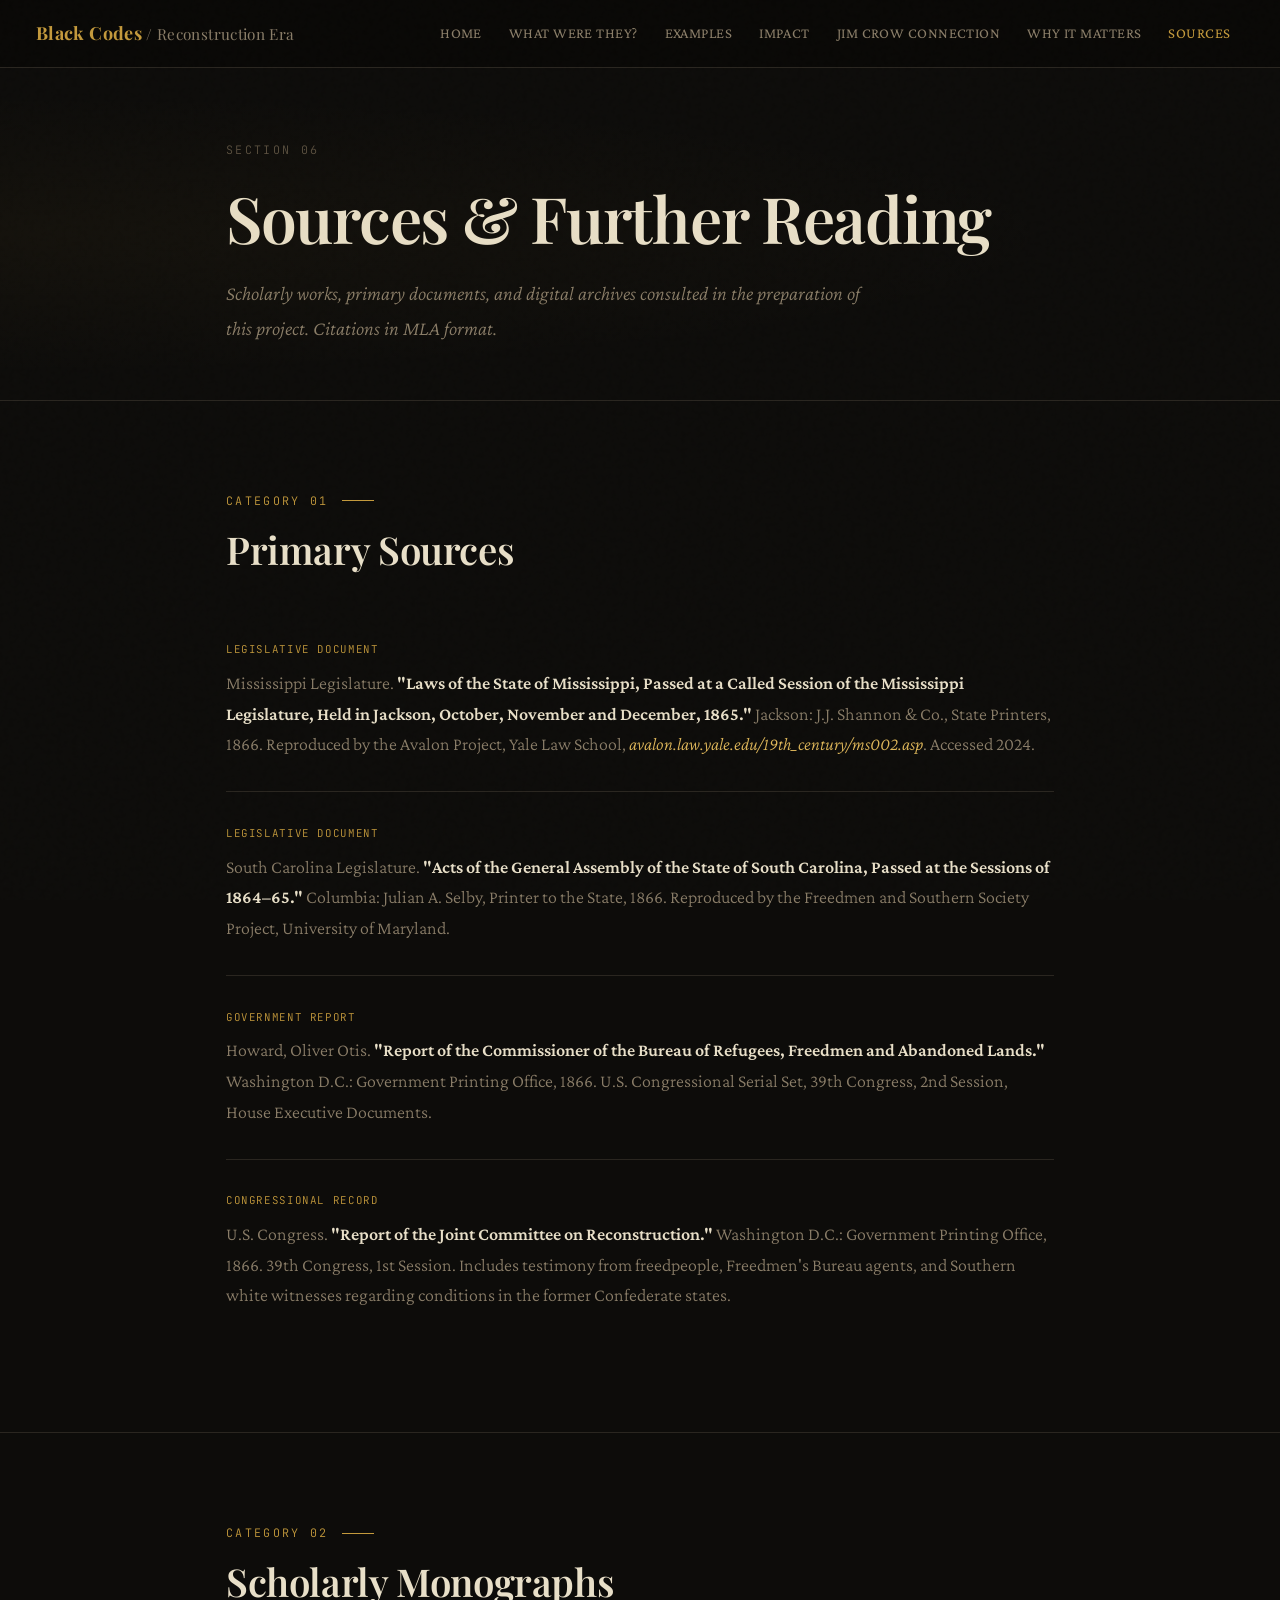
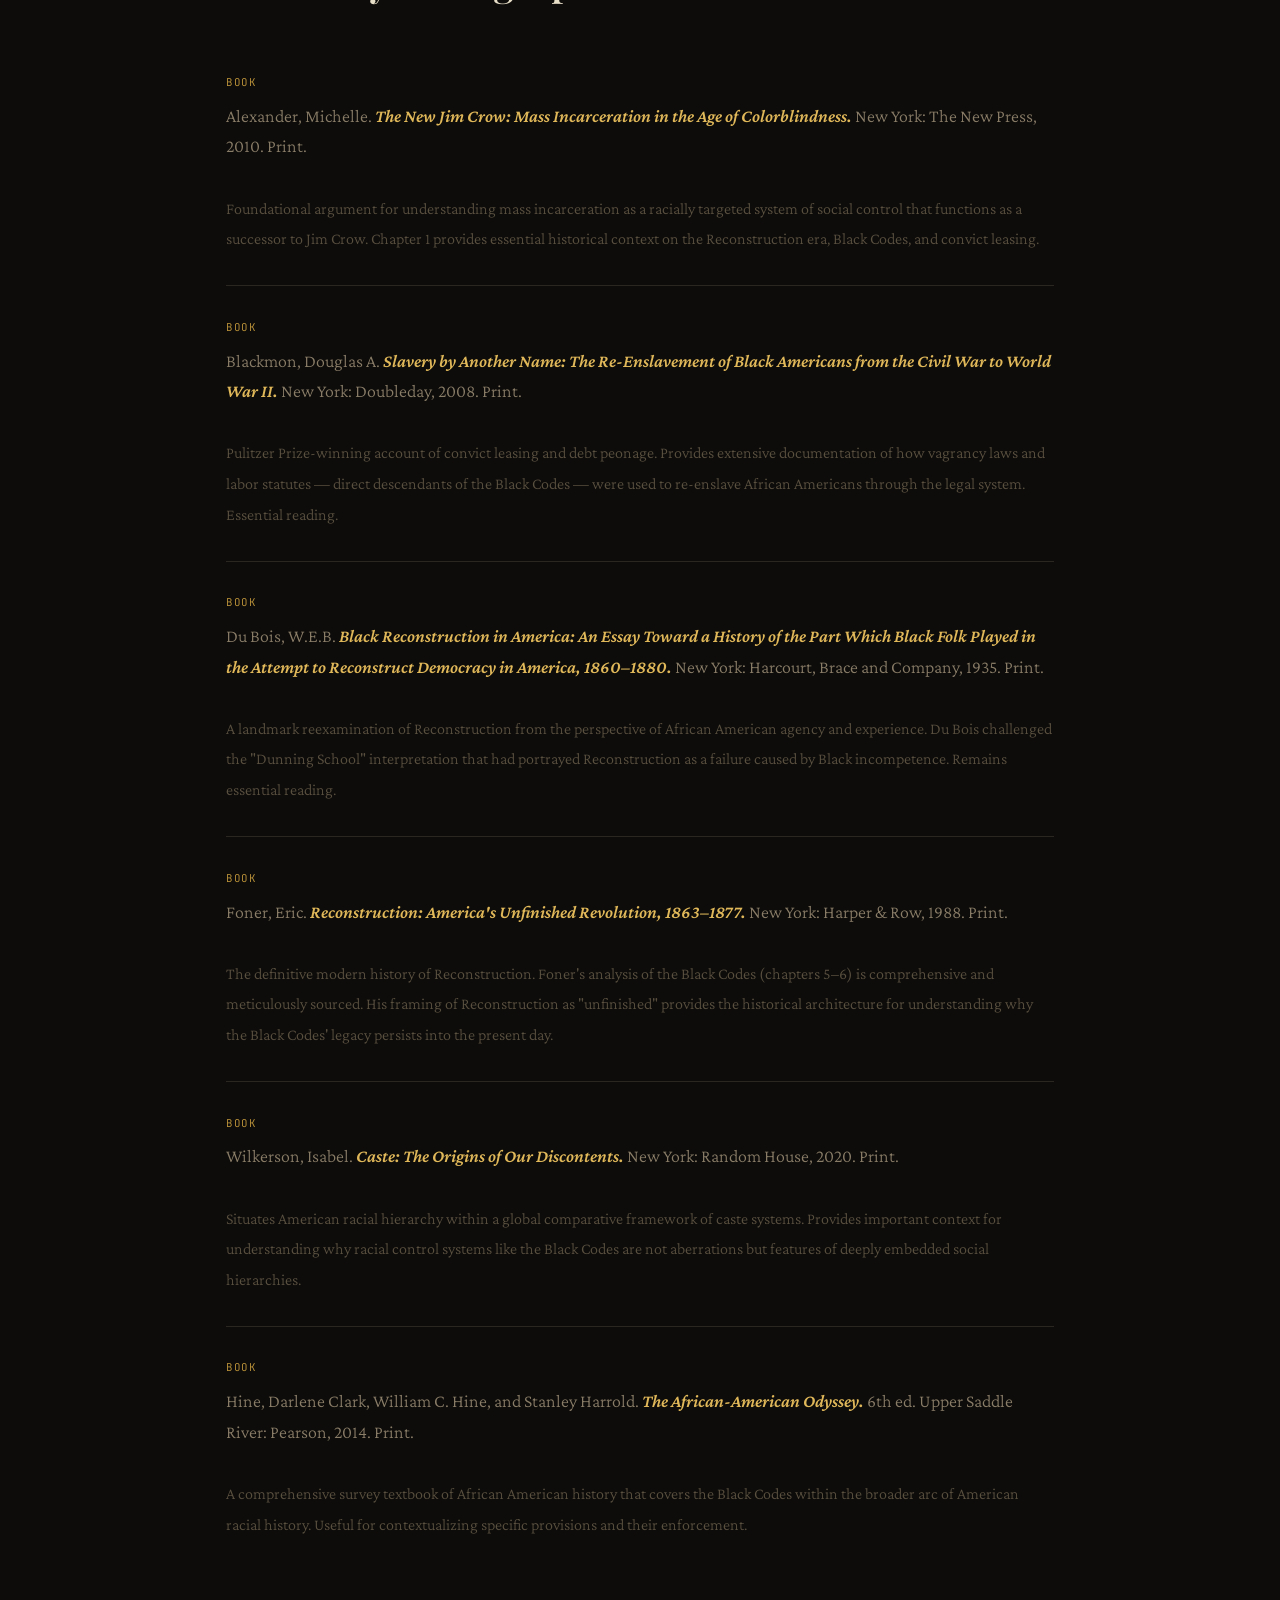
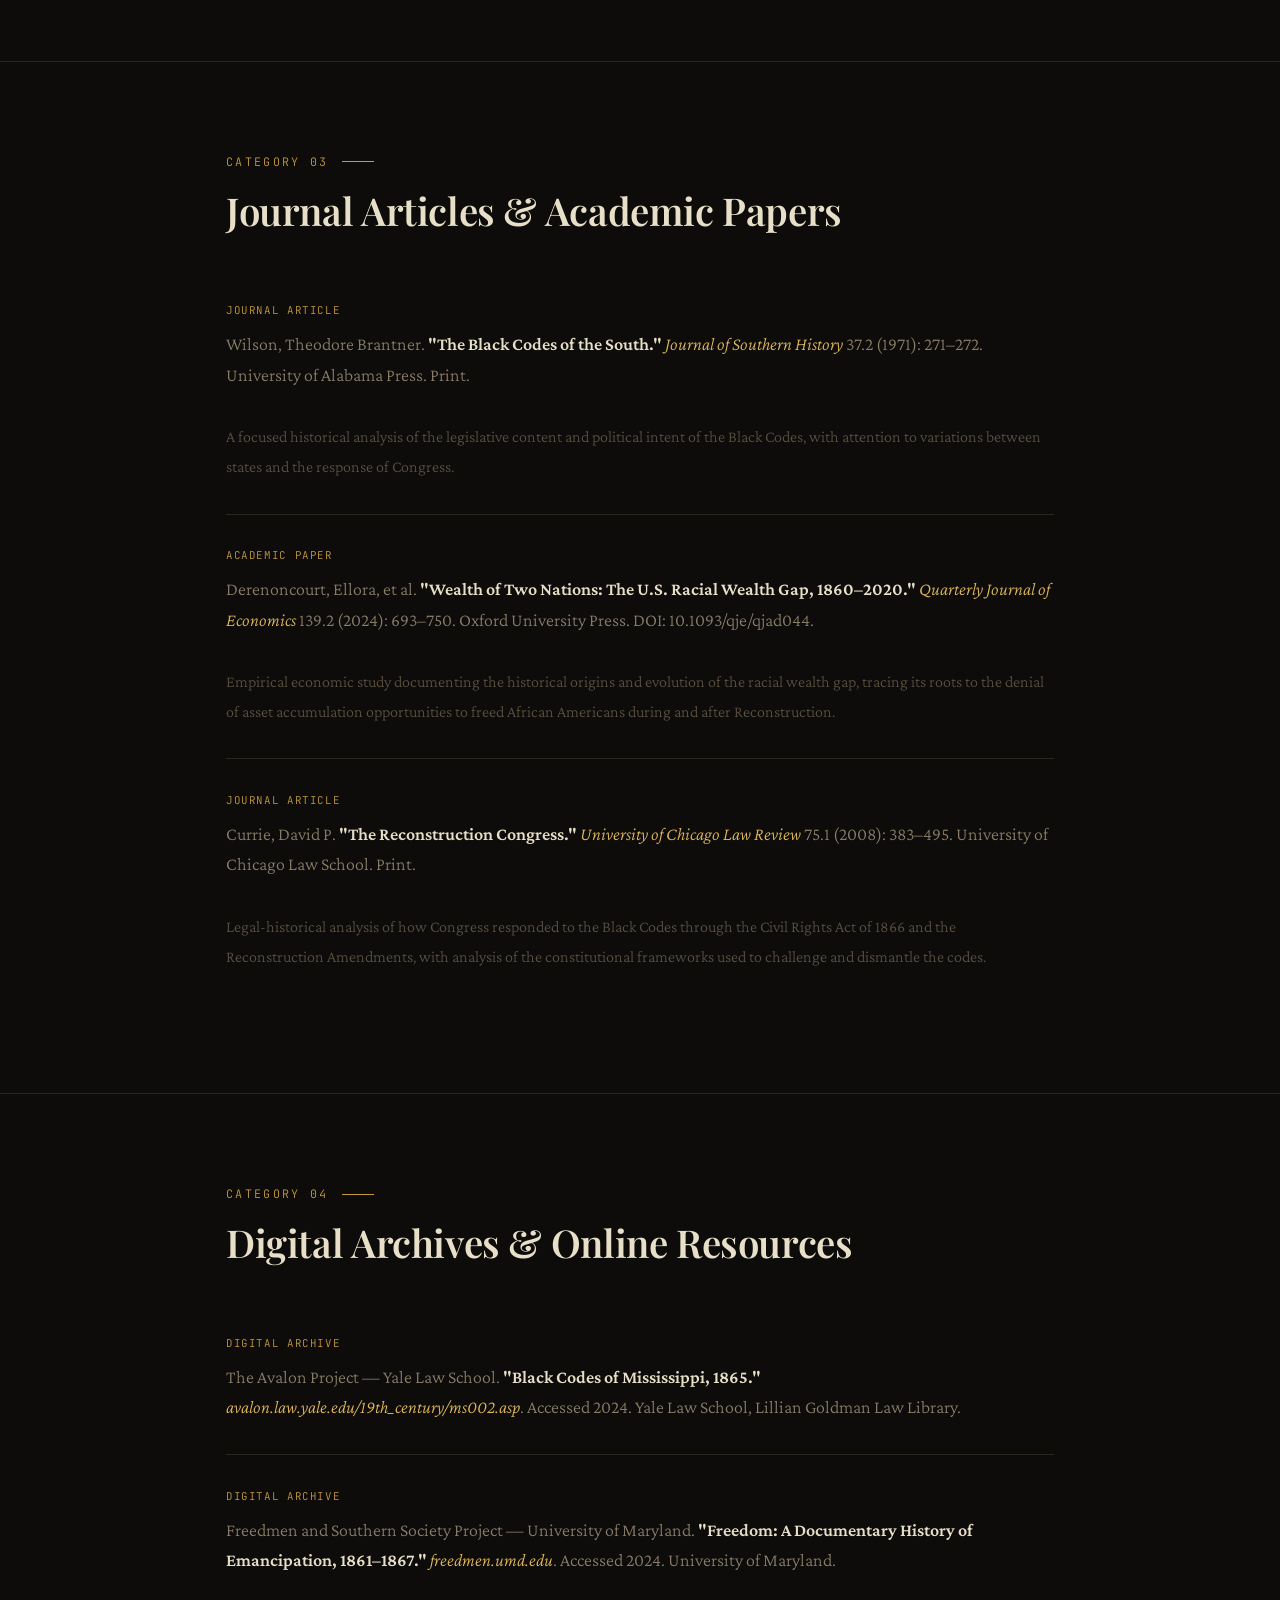
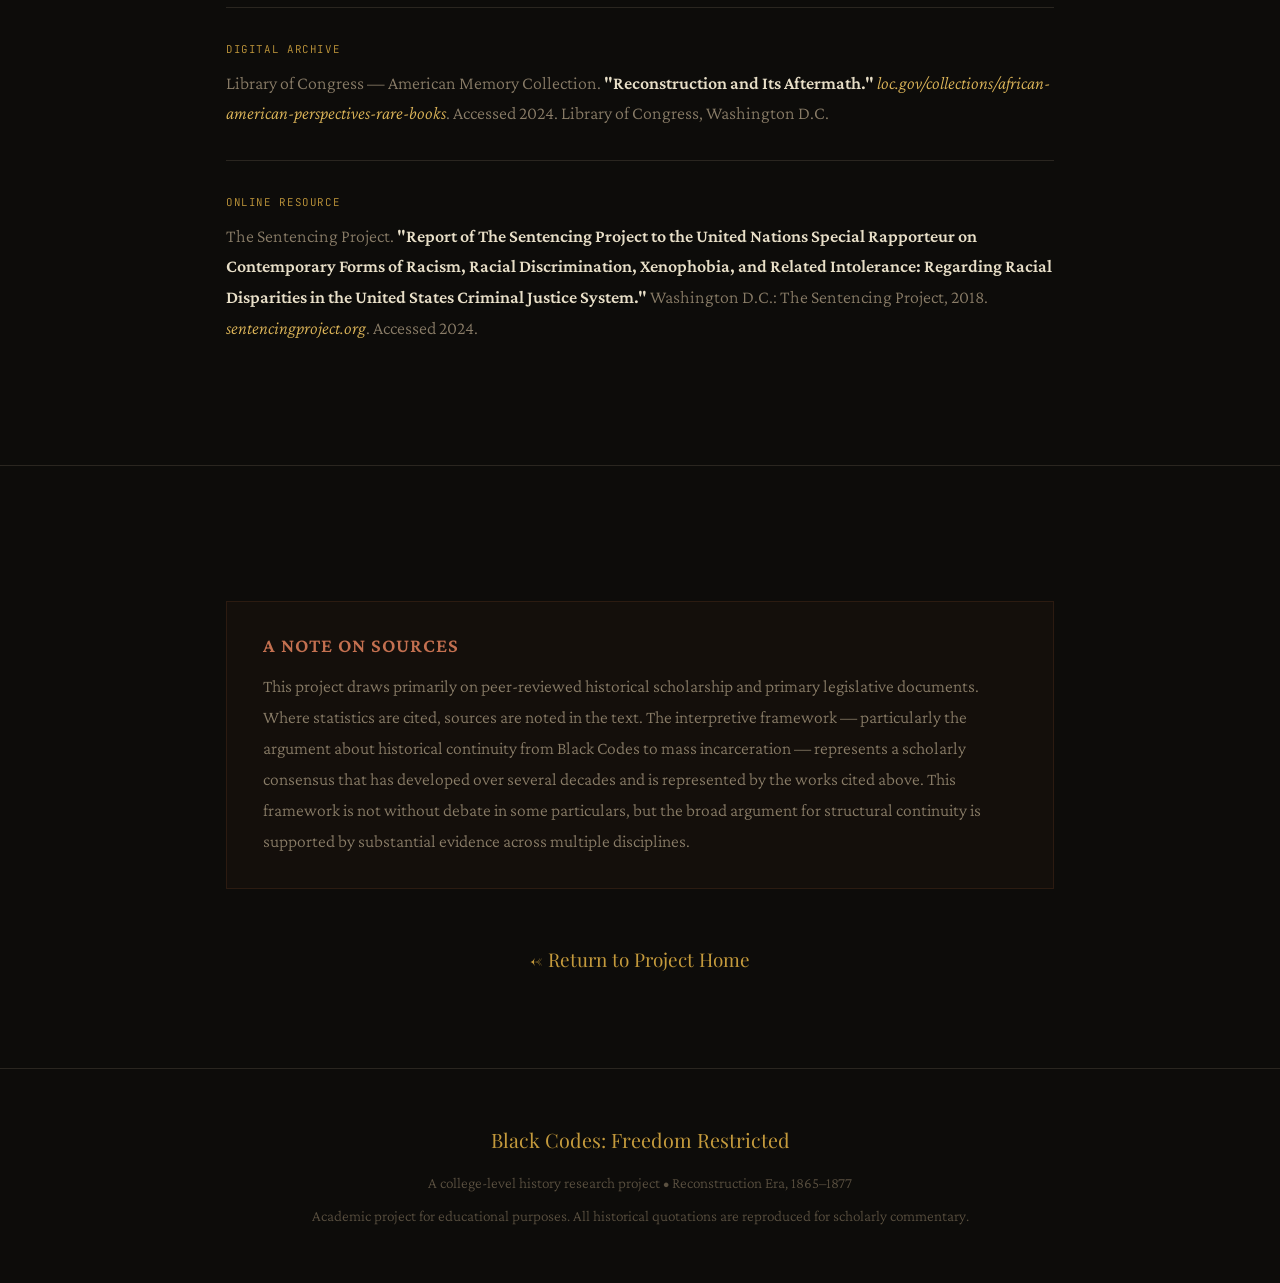
==== sources.html @ 6eac2289 "Add files via upload" ====
<!DOCTYPE html>
<html lang="en">
<head>
  <meta charset="UTF-8" />
  <meta name="viewport" content="width=device-width, initial-scale=1.0" />
  <title>Sources — Black Codes History Project</title>
  <meta name="description" content="Scholarly sources, primary documents, and further reading for the Black Codes history project." />
  <link rel="stylesheet" href="styles.css" />
</head>
<body>

  <nav class="nav">
    <div class="nav-brand">Black Codes <span>/ Reconstruction Era</span></div>
    <ul class="nav-links">
      <li><a href="index.html">Home</a></li>
      <li><a href="what-were-black-codes.html">What Were They?</a></li>
      <li><a href="examples.html">Examples</a></li>
      <li><a href="impact.html">Impact</a></li>
      <li><a href="connection.html">Jim Crow Connection</a></li>
      <li><a href="why-it-matters.html">Why It Matters</a></li>
      <li><a href="sources.html">Sources</a></li>
    </ul>
    <button class="nav-toggle" aria-label="Toggle navigation">
      <span></span><span></span><span></span>
    </button>
  </nav>

  <div class="page-wrapper">

    <div class="page-hero">
      <div class="container">
        <div class="page-number">Section 06</div>
        <h1>Sources &amp; Further Reading</h1>
        <p class="subtitle">
          Scholarly works, primary documents, and digital archives consulted 
          in the preparation of this project. Citations in MLA format.
        </p>
      </div>
    </div>

    <!-- Primary Sources -->
    <section>
      <div class="container">
        <div class="section-label">Category 01</div>
        <h2 style="margin-bottom: 2rem;">Primary Sources</h2>

        <div class="source-item fade-up">
          <div class="source-type">Legislative Document</div>
          <p class="source-citation">
            Mississippi Legislature. <strong>"Laws of the State of Mississippi, Passed at a Called Session of the Mississippi Legislature, Held in Jackson, October, November and December, 1865."</strong> 
            Jackson: J.J. Shannon &amp; Co., State Printers, 1866. Reproduced by the Avalon Project, Yale Law School, 
            <em>avalon.law.yale.edu/19th_century/ms002.asp</em>. Accessed 2024.
          </p>
        </div>

        <div class="source-item fade-up">
          <div class="source-type">Legislative Document</div>
          <p class="source-citation">
            South Carolina Legislature. <strong>"Acts of the General Assembly of the State of South Carolina, Passed at the Sessions of 1864–65."</strong> 
            Columbia: Julian A. Selby, Printer to the State, 1866. Reproduced by the Freedmen and Southern Society Project, 
            University of Maryland.
          </p>
        </div>

        <div class="source-item fade-up">
          <div class="source-type">Government Report</div>
          <p class="source-citation">
            Howard, Oliver Otis. <strong>"Report of the Commissioner of the Bureau of Refugees, Freedmen and Abandoned Lands."</strong> 
            Washington D.C.: Government Printing Office, 1866. U.S. Congressional Serial Set, 
            39th Congress, 2nd Session, House Executive Documents.
          </p>
        </div>

        <div class="source-item fade-up">
          <div class="source-type">Congressional Record</div>
          <p class="source-citation">
            U.S. Congress. <strong>"Report of the Joint Committee on Reconstruction."</strong> 
            Washington D.C.: Government Printing Office, 1866. 39th Congress, 1st Session.
            Includes testimony from freedpeople, Freedmen's Bureau agents, and Southern white witnesses 
            regarding conditions in the former Confederate states.
          </p>
        </div>
      </div>
    </section>

    <!-- Secondary Sources / Monographs -->
    <section>
      <div class="container">
        <div class="section-label">Category 02</div>
        <h2 style="margin-bottom: 2rem;">Scholarly Monographs</h2>

        <div class="source-item fade-up">
          <div class="source-type">Book</div>
          <p class="source-citation">
            Alexander, Michelle. <strong><em>The New Jim Crow: Mass Incarceration in the Age of Colorblindness.</em></strong> 
            New York: The New Press, 2010. Print.
            <br><br>
            <span style="font-size: 0.9rem; color: var(--text-dim);">
              Foundational argument for understanding mass incarceration as a racially 
              targeted system of social control that functions as a successor to 
              Jim Crow. Chapter 1 provides essential historical context on the 
              Reconstruction era, Black Codes, and convict leasing.
            </span>
          </p>
        </div>

        <div class="source-item fade-up">
          <div class="source-type">Book</div>
          <p class="source-citation">
            Blackmon, Douglas A. <strong><em>Slavery by Another Name: The Re-Enslavement of Black Americans from the Civil War to World War II.</em></strong> 
            New York: Doubleday, 2008. Print.
            <br><br>
            <span style="font-size: 0.9rem; color: var(--text-dim);">
              Pulitzer Prize-winning account of convict leasing and debt peonage. 
              Provides extensive documentation of how vagrancy laws and labor statutes 
              — direct descendants of the Black Codes — were used to re-enslave 
              African Americans through the legal system. Essential reading.
            </span>
          </p>
        </div>

        <div class="source-item fade-up">
          <div class="source-type">Book</div>
          <p class="source-citation">
            Du Bois, W.E.B. <strong><em>Black Reconstruction in America: An Essay Toward a History of the Part Which Black Folk Played in the Attempt to Reconstruct Democracy in America, 1860–1880.</em></strong> 
            New York: Harcourt, Brace and Company, 1935. Print.
            <br><br>
            <span style="font-size: 0.9rem; color: var(--text-dim);">
              A landmark reexamination of Reconstruction from the perspective of 
              African American agency and experience. Du Bois challenged the 
              "Dunning School" interpretation that had portrayed Reconstruction 
              as a failure caused by Black incompetence. Remains essential reading.
            </span>
          </p>
        </div>

        <div class="source-item fade-up">
          <div class="source-type">Book</div>
          <p class="source-citation">
            Foner, Eric. <strong><em>Reconstruction: America's Unfinished Revolution, 1863–1877.</em></strong> 
            New York: Harper &amp; Row, 1988. Print.
            <br><br>
            <span style="font-size: 0.9rem; color: var(--text-dim);">
              The definitive modern history of Reconstruction. Foner's analysis of 
              the Black Codes (chapters 5–6) is comprehensive and meticulously 
              sourced. His framing of Reconstruction as "unfinished" provides the 
              historical architecture for understanding why the Black Codes' legacy 
              persists into the present day.
            </span>
          </p>
        </div>

        <div class="source-item fade-up">
          <div class="source-type">Book</div>
          <p class="source-citation">
            Wilkerson, Isabel. <strong><em>Caste: The Origins of Our Discontents.</em></strong> 
            New York: Random House, 2020. Print.
            <br><br>
            <span style="font-size: 0.9rem; color: var(--text-dim);">
              Situates American racial hierarchy within a global comparative framework 
              of caste systems. Provides important context for understanding why 
              racial control systems like the Black Codes are not aberrations 
              but features of deeply embedded social hierarchies.
            </span>
          </p>
        </div>

        <div class="source-item fade-up">
          <div class="source-type">Book</div>
          <p class="source-citation">
            Hine, Darlene Clark, William C. Hine, and Stanley Harrold. 
            <strong><em>The African-American Odyssey.</em></strong> 6th ed. 
            Upper Saddle River: Pearson, 2014. Print.
            <br><br>
            <span style="font-size: 0.9rem; color: var(--text-dim);">
              A comprehensive survey textbook of African American history that 
              covers the Black Codes within the broader arc of American racial 
              history. Useful for contextualizing specific provisions and their 
              enforcement.
            </span>
          </p>
        </div>
      </div>
    </section>

    <!-- Journal Articles -->
    <section>
      <div class="container">
        <div class="section-label">Category 03</div>
        <h2 style="margin-bottom: 2rem;">Journal Articles &amp; Academic Papers</h2>

        <div class="source-item fade-up">
          <div class="source-type">Journal Article</div>
          <p class="source-citation">
            Wilson, Theodore Brantner. <strong>"The Black Codes of the South."</strong> 
            <em>Journal of Southern History</em> 37.2 (1971): 271–272. 
            University of Alabama Press. Print.
            <br><br>
            <span style="font-size: 0.9rem; color: var(--text-dim);">
              A focused historical analysis of the legislative content and 
              political intent of the Black Codes, with attention to variations 
              between states and the response of Congress.
            </span>
          </p>
        </div>

        <div class="source-item fade-up">
          <div class="source-type">Academic Paper</div>
          <p class="source-citation">
            Derenoncourt, Ellora, et al. <strong>"Wealth of Two Nations: The U.S. Racial Wealth Gap, 1860–2020."</strong> 
            <em>Quarterly Journal of Economics</em> 139.2 (2024): 693–750. 
            Oxford University Press. DOI: 10.1093/qje/qjad044.
            <br><br>
            <span style="font-size: 0.9rem; color: var(--text-dim);">
              Empirical economic study documenting the historical origins and 
              evolution of the racial wealth gap, tracing its roots to the 
              denial of asset accumulation opportunities to freed African Americans 
              during and after Reconstruction.
            </span>
          </p>
        </div>

        <div class="source-item fade-up">
          <div class="source-type">Journal Article</div>
          <p class="source-citation">
            Currie, David P. <strong>"The Reconstruction Congress."</strong> 
            <em>University of Chicago Law Review</em> 75.1 (2008): 383–495. 
            University of Chicago Law School. Print.
            <br><br>
            <span style="font-size: 0.9rem; color: var(--text-dim);">
              Legal-historical analysis of how Congress responded to the 
              Black Codes through the Civil Rights Act of 1866 and the 
              Reconstruction Amendments, with analysis of the constitutional 
              frameworks used to challenge and dismantle the codes.
            </span>
          </p>
        </div>
      </div>
    </section>

    <!-- Digital Archives -->
    <section>
      <div class="container">
        <div class="section-label">Category 04</div>
        <h2 style="margin-bottom: 2rem;">Digital Archives &amp; Online Resources</h2>

        <div class="source-item fade-up">
          <div class="source-type">Digital Archive</div>
          <p class="source-citation">
            The Avalon Project — Yale Law School. 
            <strong>"Black Codes of Mississippi, 1865."</strong> 
            <em>avalon.law.yale.edu/19th_century/ms002.asp</em>. 
            Accessed 2024. Yale Law School, Lillian Goldman Law Library.
          </p>
        </div>

        <div class="source-item fade-up">
          <div class="source-type">Digital Archive</div>
          <p class="source-citation">
            Freedmen and Southern Society Project — University of Maryland. 
            <strong>"Freedom: A Documentary History of Emancipation, 1861–1867."</strong> 
            <em>freedmen.umd.edu</em>. 
            Accessed 2024. University of Maryland.
          </p>
        </div>

        <div class="source-item fade-up">
          <div class="source-type">Digital Archive</div>
          <p class="source-citation">
            Library of Congress — American Memory Collection. 
            <strong>"Reconstruction and Its Aftermath."</strong> 
            <em>loc.gov/collections/african-american-perspectives-rare-books</em>. 
            Accessed 2024. Library of Congress, Washington D.C.
          </p>
        </div>

        <div class="source-item fade-up">
          <div class="source-type">Online Resource</div>
          <p class="source-citation">
            The Sentencing Project. 
            <strong>"Report of The Sentencing Project to the United Nations Special Rapporteur on Contemporary Forms of Racism, Racial Discrimination, Xenophobia, and Related Intolerance: Regarding Racial Disparities in the United States Criminal Justice System."</strong> 
            Washington D.C.: The Sentencing Project, 2018. 
            <em>sentencingproject.org</em>. Accessed 2024.
          </p>
        </div>
      </div>
    </section>

    <!-- Note on Methodology -->
    <section>
      <div class="container">
        <div class="callout fade-up">
          <h4>A Note on Sources</h4>
          <p>
            This project draws primarily on peer-reviewed historical scholarship and 
            primary legislative documents. Where statistics are cited, sources are 
            noted in the text. The interpretive framework — particularly the argument 
            about historical continuity from Black Codes to mass incarceration — 
            represents a scholarly consensus that has developed over several decades 
            and is represented by the works cited above. This framework is not 
            without debate in some particulars, but the broad argument for structural 
            continuity is supported by substantial evidence across multiple disciplines.
          </p>
        </div>

        <div style="margin-top: 3rem; text-align: center;">
          <a href="index.html" style="color: var(--accent); font-family: var(--font-display); font-size: 1.05rem;">
            ← Return to Project Home
          </a>
        </div>
      </div>
    </section>

  </div>

  <footer class="footer">
    <div class="footer-inner">
      <div class="footer-brand">Black Codes: Freedom Restricted</div>
      <p>A college-level history research project &bull; Reconstruction Era, 1865–1877</p>
      <p style="margin-top: 0.5rem;">Academic project for educational purposes. All historical quotations are reproduced for scholarly commentary.</p>
    </div>
  </footer>

  <script src="script.js"></script>
</body>
</html>
---- styles.css ----
/* ============================================================
   BLACK CODES — EDUCATIONAL WEBSITE
   Design: Archival Editorial — dark, dignified, museum-quality
   ============================================================ */

@import url('https://fonts.googleapis.com/css2?family=Playfair+Display:ital,wght@0,400;0,600;0,700;0,900;1,400;1,600&family=Crimson+Pro:ital,wght@0,300;0,400;0,500;0,600;1,300;1,400&family=JetBrains+Mono:wght@400;500&display=swap');

/* ── CSS Custom Properties ─────────────────────────────────── */
:root {
  --bg:           #0d0c0a;
  --bg-card:      #161410;
  --bg-raised:    #1e1b16;
  --text:         #e8dfc8;
  --text-muted:   #8a7d68;
  --text-dim:     #5a5040;
  --accent:       #c49a3c;
  --accent-light: #e0b85a;
  --accent-glow:  rgba(196, 154, 60, 0.15);
  --rust:         #8b4a2a;
  --border:       #2a2620;
  --border-light: #3a3428;
  --nav-height:   68px;

  --font-display: 'Playfair Display', Georgia, serif;
  --font-body:    'Crimson Pro', Georgia, serif;
  --font-mono:    'JetBrains Mono', monospace;

  --transition:   0.3s cubic-bezier(0.4, 0, 0.2, 1);
  --shadow-card:  0 4px 24px rgba(0,0,0,0.5);
  --shadow-glow:  0 0 40px rgba(196,154,60,0.08);
}

/* ── Reset & Base ───────────────────────────────────────────── */
*, *::before, *::after { box-sizing: border-box; margin: 0; padding: 0; }

html { scroll-behavior: smooth; font-size: 18px; }

body {
  background-color: var(--bg);
  color: var(--text);
  font-family: var(--font-body);
  font-weight: 300;
  line-height: 1.75;
  min-height: 100vh;
  overflow-x: hidden;
}

/* Subtle grain texture overlay */
body::before {
  content: '';
  position: fixed;
  inset: 0;
  background-image: url("data:image/svg+xml,%3Csvg viewBox='0 0 200 200' xmlns='http://www.w3.org/2000/svg'%3E%3Cfilter id='noise'%3E%3CfeTurbulence type='fractalNoise' baseFrequency='0.85' numOctaves='4' stitchTiles='stitch'/%3E%3C/filter%3E%3Crect width='100%25' height='100%25' filter='url(%23noise)' opacity='0.04'/%3E%3C/svg%3E");
  pointer-events: none;
  z-index: 1000;
  opacity: 0.4;
}

img { max-width: 100%; display: block; }
a { color: var(--accent); text-decoration: none; transition: color var(--transition); }
a:hover { color: var(--accent-light); }

/* ── Typography ─────────────────────────────────────────────── */
h1, h2, h3, h4 {
  font-family: var(--font-display);
  font-weight: 600;
  line-height: 1.25;
  color: var(--text);
}

h1 { font-size: clamp(2.2rem, 5vw, 3.8rem); letter-spacing: -0.02em; }
h2 { font-size: clamp(1.6rem, 3vw, 2.4rem); letter-spacing: -0.01em; }
h3 { font-size: clamp(1.2rem, 2vw, 1.65rem); }
h4 { font-size: 1.1rem; letter-spacing: 0.05em; text-transform: uppercase; color: var(--accent); font-family: var(--font-body); font-weight: 600; }

p { margin-bottom: 1.25rem; font-size: 1.05rem; }
p:last-child { margin-bottom: 0; }

strong { font-weight: 600; color: #e8dfc8; }
em { font-style: italic; color: var(--accent-light); }

/* ── Navigation ─────────────────────────────────────────────── */
.nav {
  position: fixed;
  top: 0; left: 0; right: 0;
  height: var(--nav-height);
  background: rgba(10, 9, 7, 0.95);
  backdrop-filter: blur(12px);
  -webkit-backdrop-filter: blur(12px);
  border-bottom: 1px solid var(--border);
  z-index: 900;
  display: flex;
  align-items: center;
  padding: 0 2rem;
  transition: box-shadow var(--transition);
}

.nav.scrolled { box-shadow: 0 4px 32px rgba(0,0,0,0.6); }

.nav-brand {
  font-family: var(--font-display);
  font-size: 1rem;
  font-weight: 700;
  color: var(--accent);
  letter-spacing: 0.02em;
  white-space: nowrap;
  margin-right: 2rem;
  flex-shrink: 0;
}

.nav-brand span { color: var(--text-muted); font-weight: 400; font-size: 0.85rem; }

.nav-links {
  display: flex;
  align-items: center;
  gap: 0;
  list-style: none;
  flex: 1;
  justify-content: flex-end;
  flex-wrap: nowrap;
  overflow: hidden;
}

.nav-links a {
  display: block;
  padding: 0.35rem 0.75rem;
  color: var(--text-muted);
  font-family: var(--font-body);
  font-size: 0.82rem;
  font-weight: 400;
  letter-spacing: 0.03em;
  text-transform: uppercase;
  white-space: nowrap;
  transition: color var(--transition);
  position: relative;
}

.nav-links a::after {
  content: '';
  position: absolute;
  bottom: -2px; left: 0.75rem; right: 0.75rem;
  height: 1px;
  background: var(--accent);
  transform: scaleX(0);
  transition: transform var(--transition);
}

.nav-links a:hover { color: var(--text); }
.nav-links a:hover::after { transform: scaleX(1); }
.nav-links a.active { color: var(--accent); }
.nav-links a.active::after { transform: scaleX(1); }

.nav-toggle {
  display: none;
  flex-direction: column;
  gap: 5px;
  cursor: pointer;
  margin-left: auto;
  padding: 0.5rem;
}

.nav-toggle span {
  display: block;
  width: 24px;
  height: 1.5px;
  background: var(--text-muted);
  transition: all var(--transition);
}

/* ── Page Structure ──────────────────────────────────────────── */
.page-wrapper {
  padding-top: var(--nav-height);
  min-height: 100vh;
}

.container {
  max-width: 900px;
  margin: 0 auto;
  padding: 0 2rem;
}

.container-wide {
  max-width: 1100px;
  margin: 0 auto;
  padding: 0 2rem;
}

section {
  padding: 5rem 0;
}

section + section {
  border-top: 1px solid var(--border);
}

/* ── Hero (Home Page) ───────────────────────────────────────── */
.hero {
  position: relative;
  min-height: calc(100vh - var(--nav-height));
  display: flex;
  align-items: center;
  overflow: hidden;
  padding: 4rem 0;
}

.hero-bg {
  position: absolute;
  inset: 0;
  background:
    radial-gradient(ellipse at 20% 50%, rgba(139, 74, 42, 0.08) 0%, transparent 60%),
    radial-gradient(ellipse at 80% 20%, rgba(196, 154, 60, 0.06) 0%, transparent 50%),
    linear-gradient(to bottom, #0d0c0a 0%, #12100c 50%, #0d0c0a 100%);
  z-index: 0;
}

/* Decorative horizontal lines */
.hero-bg::before {
  content: '';
  position: absolute;
  top: 0; left: 0; right: 0; bottom: 0;
  background-image: repeating-linear-gradient(
    0deg,
    transparent,
    transparent 80px,
    rgba(196,154,60,0.02) 80px,
    rgba(196,154,60,0.02) 81px
  );
}

.hero-content {
  position: relative;
  z-index: 1;
}

.hero-eyebrow {
  font-family: var(--font-mono);
  font-size: 0.7rem;
  letter-spacing: 0.2em;
  text-transform: uppercase;
  color: var(--accent);
  margin-bottom: 1.5rem;
  display: flex;
  align-items: center;
  gap: 1rem;
}

.hero-eyebrow::before {
  content: '';
  display: block;
  width: 40px;
  height: 1px;
  background: var(--accent);
}

.hero h1 {
  font-size: clamp(2.4rem, 6vw, 4.8rem);
  font-weight: 900;
  line-height: 1.1;
  margin-bottom: 2rem;
  color: var(--text);
}

.hero h1 em {
  display: block;
  font-style: italic;
  font-weight: 400;
  color: var(--accent);
  font-size: 0.75em;
}

.hero-intro {
  font-size: 1.15rem;
  font-weight: 300;
  color: var(--text-muted);
  max-width: 640px;
  margin-bottom: 2.5rem;
  line-height: 1.8;
}

.thesis-box {
  border-left: 3px solid var(--accent);
  padding: 1.5rem 2rem;
  background: var(--accent-glow);
  max-width: 720px;
  margin: 2rem 0;
}

.thesis-box p {
  font-size: 1.1rem;
  font-style: italic;
  color: var(--text);
  font-family: var(--font-display);
  font-weight: 400;
  margin: 0;
}

.thesis-label {
  font-family: var(--font-mono);
  font-size: 0.65rem;
  letter-spacing: 0.2em;
  text-transform: uppercase;
  color: var(--accent);
  margin-bottom: 0.75rem;
}

/* ── Page Hero (inner pages) ────────────────────────────────── */
.page-hero {
  padding: 4rem 0 3rem;
  border-bottom: 1px solid var(--border);
  position: relative;
  overflow: hidden;
}

.page-hero::before {
  content: '';
  position: absolute;
  top: 0; left: 0; right: 0; bottom: 0;
  background: radial-gradient(ellipse at 0% 50%, rgba(196,154,60,0.04) 0%, transparent 60%);
  pointer-events: none;
}

.page-number {
  font-family: var(--font-mono);
  font-size: 0.65rem;
  letter-spacing: 0.2em;
  color: var(--text-dim);
  text-transform: uppercase;
  margin-bottom: 1rem;
}

.page-hero h1 {
  margin-bottom: 1rem;
}

.page-hero .subtitle {
  font-size: 1.1rem;
  color: var(--text-muted);
  max-width: 640px;
  font-style: italic;
}

/* ── Dividers ───────────────────────────────────────────────── */
.divider {
  display: flex;
  align-items: center;
  gap: 1rem;
  margin: 3rem 0;
  color: var(--text-dim);
  font-family: var(--font-mono);
  font-size: 0.6rem;
  letter-spacing: 0.2em;
  text-transform: uppercase;
}

.divider::before, .divider::after {
  content: '';
  flex: 1;
  height: 1px;
  background: var(--border-light);
}

/* ── Cards ──────────────────────────────────────────────────── */
.card-grid {
  display: grid;
  grid-template-columns: repeat(auto-fit, minmax(260px, 1fr));
  gap: 1.5rem;
  margin: 2rem 0;
}

.card {
  background: var(--bg-card);
  border: 1px solid var(--border);
  padding: 2rem;
  transition: all var(--transition);
  position: relative;
  overflow: hidden;
}

.card::before {
  content: '';
  position: absolute;
  top: 0; left: 0; right: 0;
  height: 2px;
  background: linear-gradient(90deg, var(--accent), transparent);
  transform: scaleX(0);
  transform-origin: left;
  transition: transform var(--transition);
}

.card:hover {
  border-color: var(--border-light);
  transform: translateY(-3px);
  box-shadow: var(--shadow-card);
}

.card:hover::before { transform: scaleX(1); }

.card-number {
  font-family: var(--font-mono);
  font-size: 0.65rem;
  color: var(--accent);
  letter-spacing: 0.15em;
  margin-bottom: 0.75rem;
}

.card h3 {
  font-size: 1.15rem;
  margin-bottom: 0.75rem;
}

.card p {
  font-size: 0.95rem;
  color: var(--text-muted);
  margin: 0;
}

.card-link {
  display: inline-flex;
  align-items: center;
  gap: 0.5rem;
  margin-top: 1.25rem;
  font-size: 0.85rem;
  font-weight: 500;
  color: var(--accent);
  letter-spacing: 0.03em;
}

.card-link::after { content: '→'; }
.card-link:hover { color: var(--accent-light); }

/* ── Quote Blocks ───────────────────────────────────────────── */
.quote-block {
  background: var(--bg-card);
  border-left: 3px solid var(--accent);
  padding: 2rem 2.5rem;
  margin: 3rem 0;
  position: relative;
}

.quote-block::before {
  content: '"';
  position: absolute;
  top: -0.5rem;
  left: 1.5rem;
  font-family: var(--font-display);
  font-size: 5rem;
  color: var(--accent);
  opacity: 0.2;
  line-height: 1;
}

.quote-block blockquote {
  font-family: var(--font-display);
  font-size: 1.15rem;
  font-style: italic;
  font-weight: 400;
  color: var(--text);
  margin-bottom: 1rem;
  line-height: 1.7;
}

.quote-source {
  font-family: var(--font-mono);
  font-size: 0.7rem;
  letter-spacing: 0.1em;
  text-transform: uppercase;
  color: var(--text-dim);
}

/* ── Stat Boxes ─────────────────────────────────────────────── */
.stat-row {
  display: grid;
  grid-template-columns: repeat(auto-fit, minmax(180px, 1fr));
  gap: 1px;
  background: var(--border);
  border: 1px solid var(--border);
  margin: 2.5rem 0;
}

.stat-box {
  background: var(--bg-card);
  padding: 2rem 1.5rem;
  text-align: center;
}

.stat-number {
  font-family: var(--font-display);
  font-size: 2.8rem;
  font-weight: 700;
  color: var(--accent);
  line-height: 1;
  margin-bottom: 0.5rem;
}

.stat-label {
  font-size: 0.85rem;
  color: var(--text-muted);
  line-height: 1.4;
}

/* ── Historical Image Frames ────────────────────────────────── */
.image-frame {
  border: 1px solid var(--border-light);
  padding: 0.75rem;
  background: var(--bg-card);
  display: inline-block;
  max-width: 100%;
}

.image-frame img {
  display: block;
  width: 100%;
  filter: sepia(20%) contrast(1.05);
}

.image-caption {
  padding-top: 0.75rem;
  font-family: var(--font-mono);
  font-size: 0.65rem;
  color: var(--text-dim);
  letter-spacing: 0.08em;
  text-transform: uppercase;
  line-height: 1.5;
}

/* Decorative historical document style block */
.doc-block {
  background: #1a1610;
  border: 1px solid #3a3020;
  padding: 2.5rem;
  margin: 2rem 0;
  position: relative;
  font-family: var(--font-body);
}

.doc-block::before {
  content: 'Historical Document';
  position: absolute;
  top: -0.7rem;
  left: 1.5rem;
  background: var(--bg);
  padding: 0 0.75rem;
  font-family: var(--font-mono);
  font-size: 0.6rem;
  letter-spacing: 0.2em;
  text-transform: uppercase;
  color: var(--accent);
  border: 1px solid #3a3020;
}

.doc-title {
  font-family: var(--font-display);
  font-size: 1.1rem;
  font-weight: 700;
  color: var(--accent-light);
  margin-bottom: 1.25rem;
  text-align: center;
  letter-spacing: 0.04em;
}

.doc-block p {
  font-size: 0.95rem;
  color: #c8b898;
  line-height: 1.8;
}

/* ── Info Panels ────────────────────────────────────────────── */
.info-panel {
  display: grid;
  grid-template-columns: 1fr 1fr;
  gap: 2px;
  background: var(--border);
  border: 1px solid var(--border);
  margin: 2.5rem 0;
}

.info-panel-cell {
  background: var(--bg-card);
  padding: 1.75rem;
}

.info-panel-cell h4 {
  margin-bottom: 0.75rem;
}

.info-panel-cell p {
  font-size: 0.95rem;
  color: var(--text-muted);
  margin: 0;
}

/* ── Timeline ───────────────────────────────────────────────── */
.timeline {
  position: relative;
  padding-left: 3rem;
  margin: 2rem 0;
}

.timeline::before {
  content: '';
  position: absolute;
  left: 0.5rem;
  top: 0;
  bottom: 0;
  width: 1px;
  background: linear-gradient(to bottom, var(--accent), transparent);
}

.timeline-item {
  position: relative;
  margin-bottom: 2.5rem;
}

.timeline-item::before {
  content: '';
  position: absolute;
  left: -2.75rem;
  top: 0.4rem;
  width: 8px;
  height: 8px;
  background: var(--accent);
  border-radius: 50%;
  box-shadow: 0 0 0 3px var(--accent-glow);
}

.timeline-year {
  font-family: var(--font-mono);
  font-size: 0.65rem;
  color: var(--accent);
  letter-spacing: 0.15em;
  margin-bottom: 0.4rem;
}

.timeline-item h3 {
  font-size: 1.05rem;
  margin-bottom: 0.5rem;
}

.timeline-item p {
  font-size: 0.95rem;
  color: var(--text-muted);
  margin: 0;
}

/* ── Comparison Table ───────────────────────────────────────── */
.compare-table {
  width: 100%;
  border-collapse: collapse;
  margin: 2rem 0;
  font-size: 0.95rem;
}

.compare-table th {
  background: var(--bg-card);
  padding: 1rem 1.25rem;
  text-align: left;
  font-family: var(--font-body);
  font-weight: 600;
  color: var(--accent);
  letter-spacing: 0.05em;
  text-transform: uppercase;
  font-size: 0.8rem;
  border-bottom: 2px solid var(--accent);
}

.compare-table td {
  padding: 1rem 1.25rem;
  border-bottom: 1px solid var(--border);
  color: var(--text-muted);
  vertical-align: top;
}

.compare-table tr:hover td {
  background: rgba(196,154,60,0.03);
  color: var(--text);
}

/* ── Law Section Blocks ─────────────────────────────────────── */
.law-section {
  border: 1px solid var(--border);
  background: var(--bg-card);
  margin: 2rem 0;
  overflow: hidden;
}

.law-header {
  background: var(--bg-raised);
  padding: 1.25rem 2rem;
  border-bottom: 1px solid var(--border);
  display: flex;
  align-items: center;
  gap: 1rem;
}

.law-tag {
  font-family: var(--font-mono);
  font-size: 0.6rem;
  letter-spacing: 0.15em;
  text-transform: uppercase;
  background: rgba(196,154,60,0.1);
  color: var(--accent);
  padding: 0.3rem 0.7rem;
  border: 1px solid rgba(196,154,60,0.2);
}

.law-header h3 {
  font-size: 1rem;
  margin: 0;
}

.law-body {
  padding: 1.75rem 2rem;
}

.law-body p {
  font-size: 0.98rem;
  color: var(--text-muted);
  margin-bottom: 1rem;
}

.law-example {
  background: rgba(139,74,42,0.08);
  border-left: 2px solid var(--rust);
  padding: 1rem 1.5rem;
  margin: 1.25rem 0;
  font-style: italic;
  font-size: 0.95rem;
  color: #c8b080;
}

/* ── States Grid ────────────────────────────────────────────── */
.states-grid {
  display: flex;
  flex-wrap: wrap;
  gap: 0.5rem;
  margin: 1.5rem 0;
}

.state-pill {
  background: var(--bg-raised);
  border: 1px solid var(--border-light);
  padding: 0.4rem 1rem;
  font-size: 0.85rem;
  color: var(--text-muted);
  font-family: var(--font-body);
  transition: all var(--transition);
}

.state-pill:hover {
  border-color: var(--accent);
  color: var(--accent);
}

/* ── Section Headings ───────────────────────────────────────── */
.section-label {
  font-family: var(--font-mono);
  font-size: 0.65rem;
  letter-spacing: 0.2em;
  text-transform: uppercase;
  color: var(--accent);
  margin-bottom: 0.75rem;
  display: flex;
  align-items: center;
  gap: 0.75rem;
}

.section-label::after {
  content: '';
  flex: 0 0 32px;
  height: 1px;
  background: var(--accent);
}

.section-heading {
  margin-bottom: 1.5rem;
}

.section-heading h2 {
  margin-bottom: 0.75rem;
}

.section-heading p {
  color: var(--text-muted);
  font-size: 1.05rem;
  max-width: 680px;
}

/* ── Sources Page ───────────────────────────────────────────── */
.source-item {
  border-bottom: 1px solid var(--border);
  padding: 1.75rem 0;
}

.source-item:last-child { border-bottom: none; }

.source-type {
  font-family: var(--font-mono);
  font-size: 0.6rem;
  letter-spacing: 0.15em;
  text-transform: uppercase;
  color: var(--accent);
  margin-bottom: 0.5rem;
}

.source-citation {
  font-size: 1rem;
  color: var(--text-muted);
  line-height: 1.7;
}

.source-citation strong {
  color: var(--text);
}

/* ── Footer ─────────────────────────────────────────────────── */
.footer {
  border-top: 1px solid var(--border);
  padding: 3rem 0;
  text-align: center;
}

.footer-inner {
  max-width: 900px;
  margin: 0 auto;
  padding: 0 2rem;
}

.footer p {
  font-size: 0.85rem;
  color: var(--text-dim);
  margin: 0;
  line-height: 1.6;
}

.footer-brand {
  font-family: var(--font-display);
  font-size: 1.1rem;
  color: var(--accent);
  margin-bottom: 0.75rem;
}

/* ── Animations ─────────────────────────────────────────────── */
.fade-up {
  opacity: 0;
  transform: translateY(24px);
  transition: opacity 0.7s ease, transform 0.7s ease;
}

.fade-up.visible {
  opacity: 1;
  transform: translateY(0);
}

.fade-up:nth-child(1) { transition-delay: 0s; }
.fade-up:nth-child(2) { transition-delay: 0.1s; }
.fade-up:nth-child(3) { transition-delay: 0.2s; }
.fade-up:nth-child(4) { transition-delay: 0.3s; }
.fade-up:nth-child(5) { transition-delay: 0.4s; }
.fade-up:nth-child(6) { transition-delay: 0.5s; }

/* ── Navigation Quick Links (home) ─────────────────────────── */
.nav-cards {
  display: grid;
  grid-template-columns: repeat(auto-fit, minmax(220px, 1fr));
  gap: 1px;
  background: var(--border);
  border: 1px solid var(--border);
  margin-top: 4rem;
}

.nav-card {
  background: var(--bg-card);
  padding: 1.5rem;
  display: block;
  color: var(--text-muted);
  transition: all var(--transition);
  position: relative;
  overflow: hidden;
}

.nav-card::before {
  content: '';
  position: absolute;
  bottom: 0; left: 0; right: 0;
  height: 2px;
  background: var(--accent);
  transform: scaleX(0);
  transform-origin: left;
  transition: transform var(--transition);
}

.nav-card:hover {
  background: var(--bg-raised);
  color: var(--text);
}

.nav-card:hover::before { transform: scaleX(1); }

.nav-card-num {
  font-family: var(--font-mono);
  font-size: 0.6rem;
  color: var(--text-dim);
  letter-spacing: 0.1em;
  margin-bottom: 0.5rem;
}

.nav-card h3 {
  font-size: 0.95rem;
  color: var(--text);
  margin-bottom: 0.4rem;
}

.nav-card p {
  font-size: 0.82rem;
  color: var(--text-muted);
  margin: 0;
  line-height: 1.4;
}

/* ── Callout Box ────────────────────────────────────────────── */
.callout {
  background: rgba(139,74,42,0.06);
  border: 1px solid rgba(139,74,42,0.2);
  padding: 1.75rem 2rem;
  margin: 2.5rem 0;
}

.callout h4 {
  color: #c47050;
  margin-bottom: 0.75rem;
}

.callout p {
  font-size: 0.98rem;
  color: var(--text-muted);
  margin: 0;
}

/* ── Responsive ─────────────────────────────────────────────── */
@media (max-width: 768px) {
  html { font-size: 16px; }

  .nav-links {
    display: none;
    position: fixed;
    top: var(--nav-height);
    left: 0; right: 0;
    background: rgba(10,9,7,0.98);
    flex-direction: column;
    align-items: stretch;
    padding: 1rem 0;
    border-bottom: 1px solid var(--border);
    gap: 0;
  }

  .nav-links.open { display: flex; }

  .nav-links a {
    padding: 0.9rem 2rem;
    font-size: 0.9rem;
  }

  .nav-links a::after { display: none; }

  .nav-toggle {
    display: flex;
    margin-left: auto;
  }

  .nav-toggle.open span:nth-child(1) { transform: translateY(6.5px) rotate(45deg); }
  .nav-toggle.open span:nth-child(2) { opacity: 0; }
  .nav-toggle.open span:nth-child(3) { transform: translateY(-6.5px) rotate(-45deg); }

  .hero h1 { font-size: 2.2rem; }
  .hero-intro { font-size: 1rem; }

  .info-panel { grid-template-columns: 1fr; }

  section { padding: 3.5rem 0; }

  .law-body, .law-header { padding-left: 1.25rem; padding-right: 1.25rem; }

  .quote-block { padding: 1.5rem; }
  .quote-block::before { font-size: 3.5rem; }
}

@media (max-width: 480px) {
  .container, .container-wide { padding: 0 1.25rem; }
  .card-grid { grid-template-columns: 1fr; }
  .stat-row { grid-template-columns: 1fr 1fr; }
}
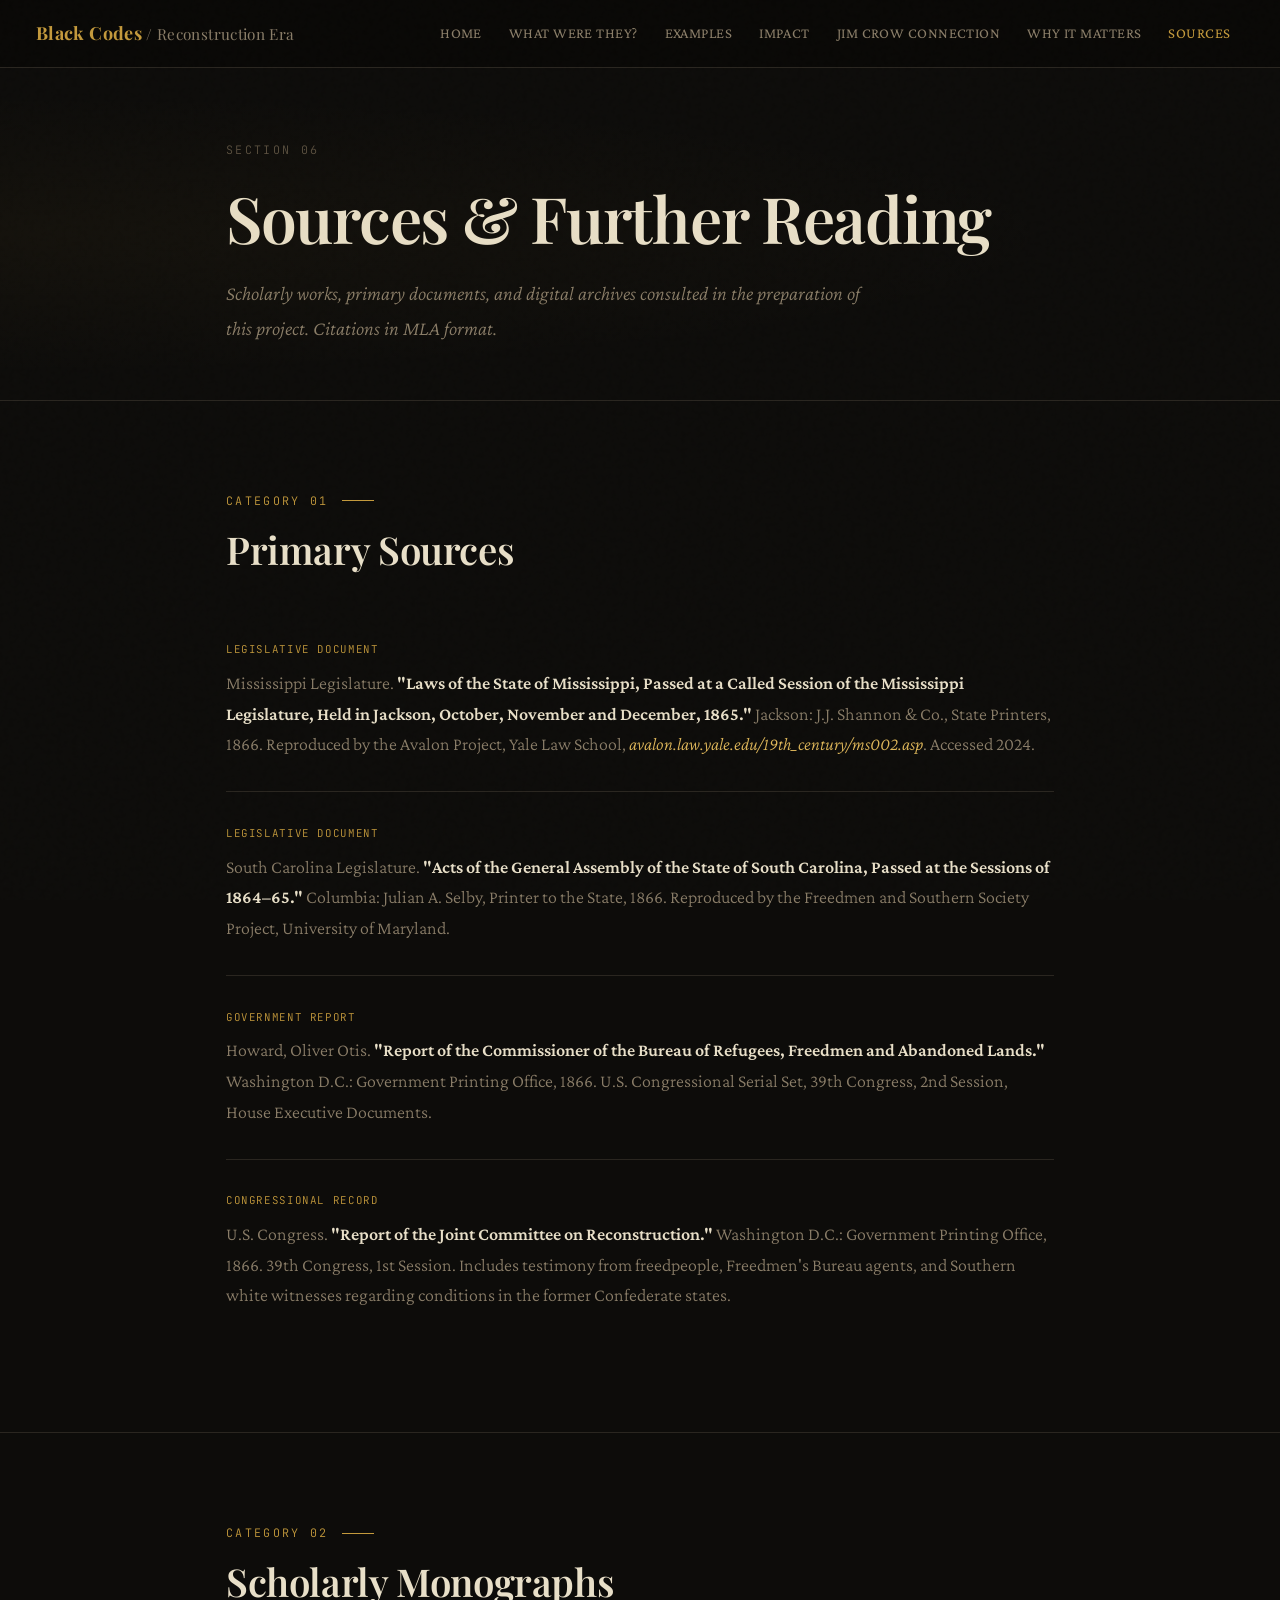
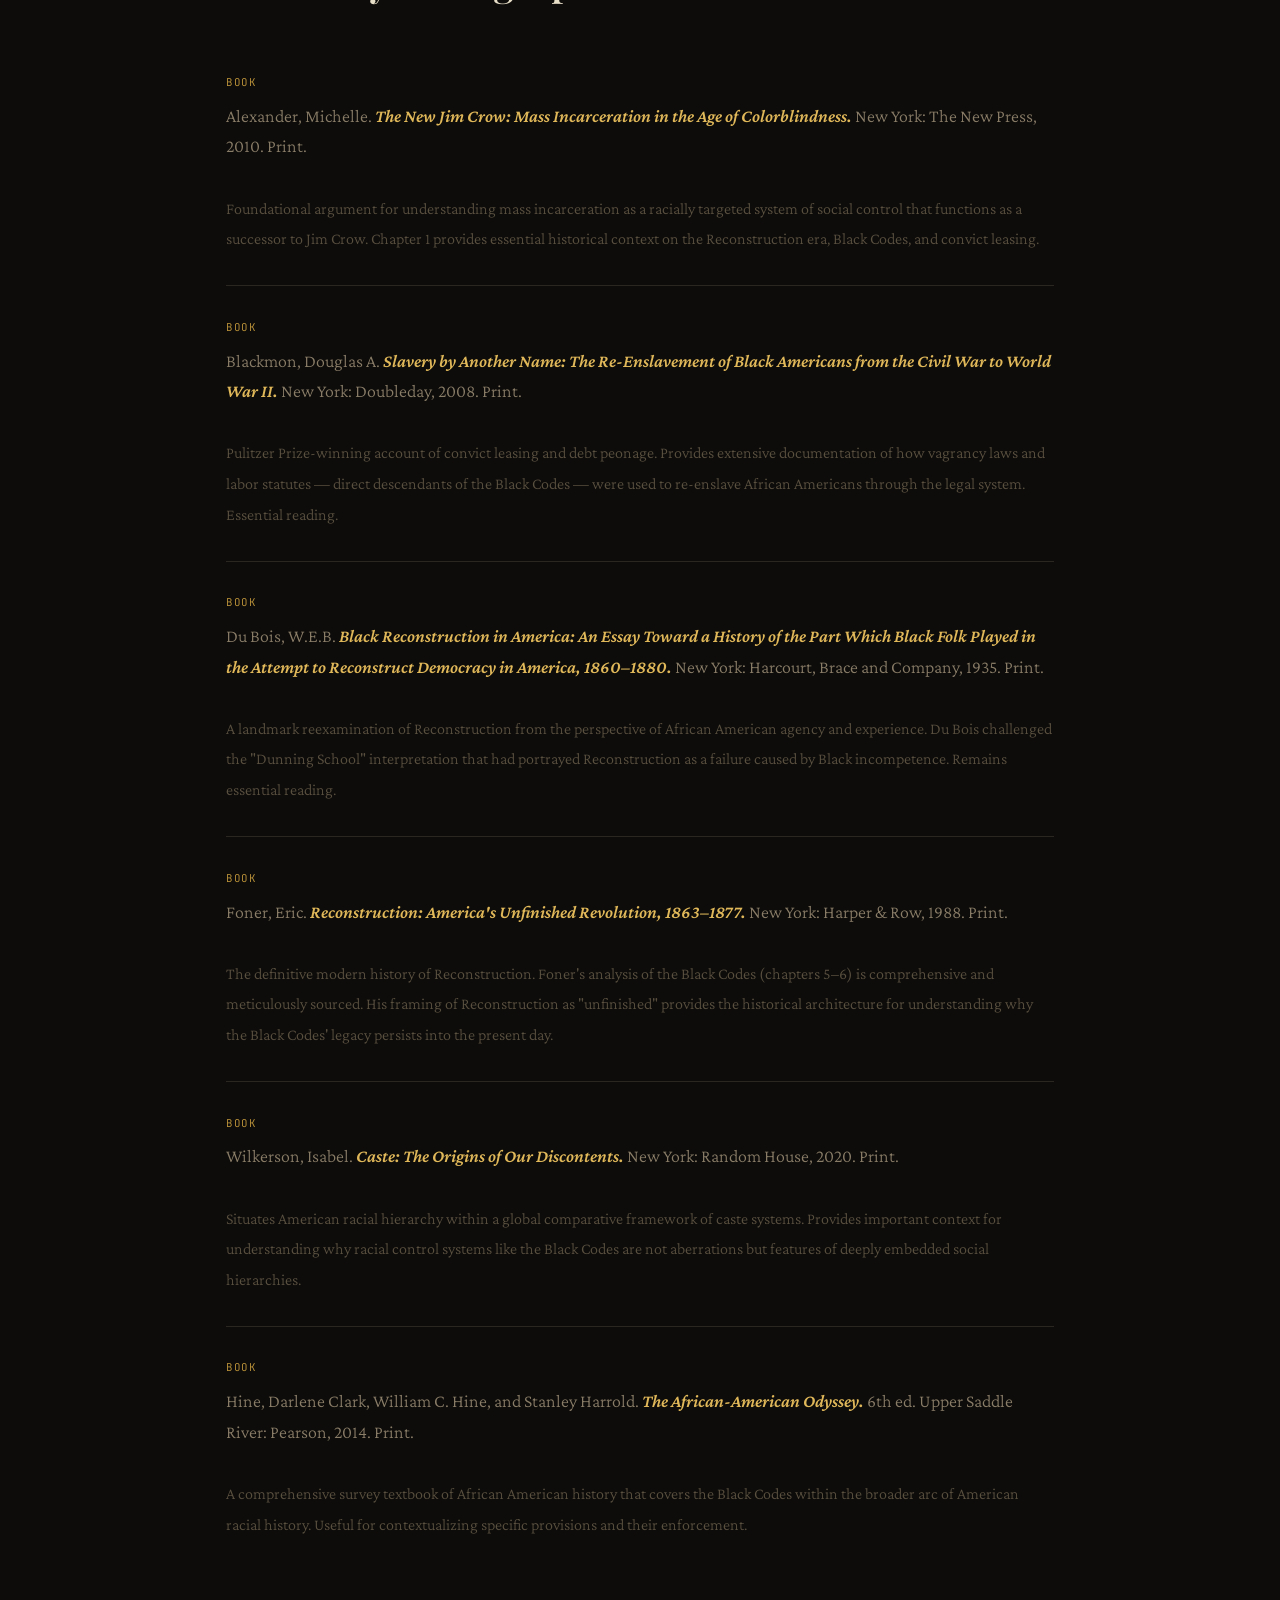
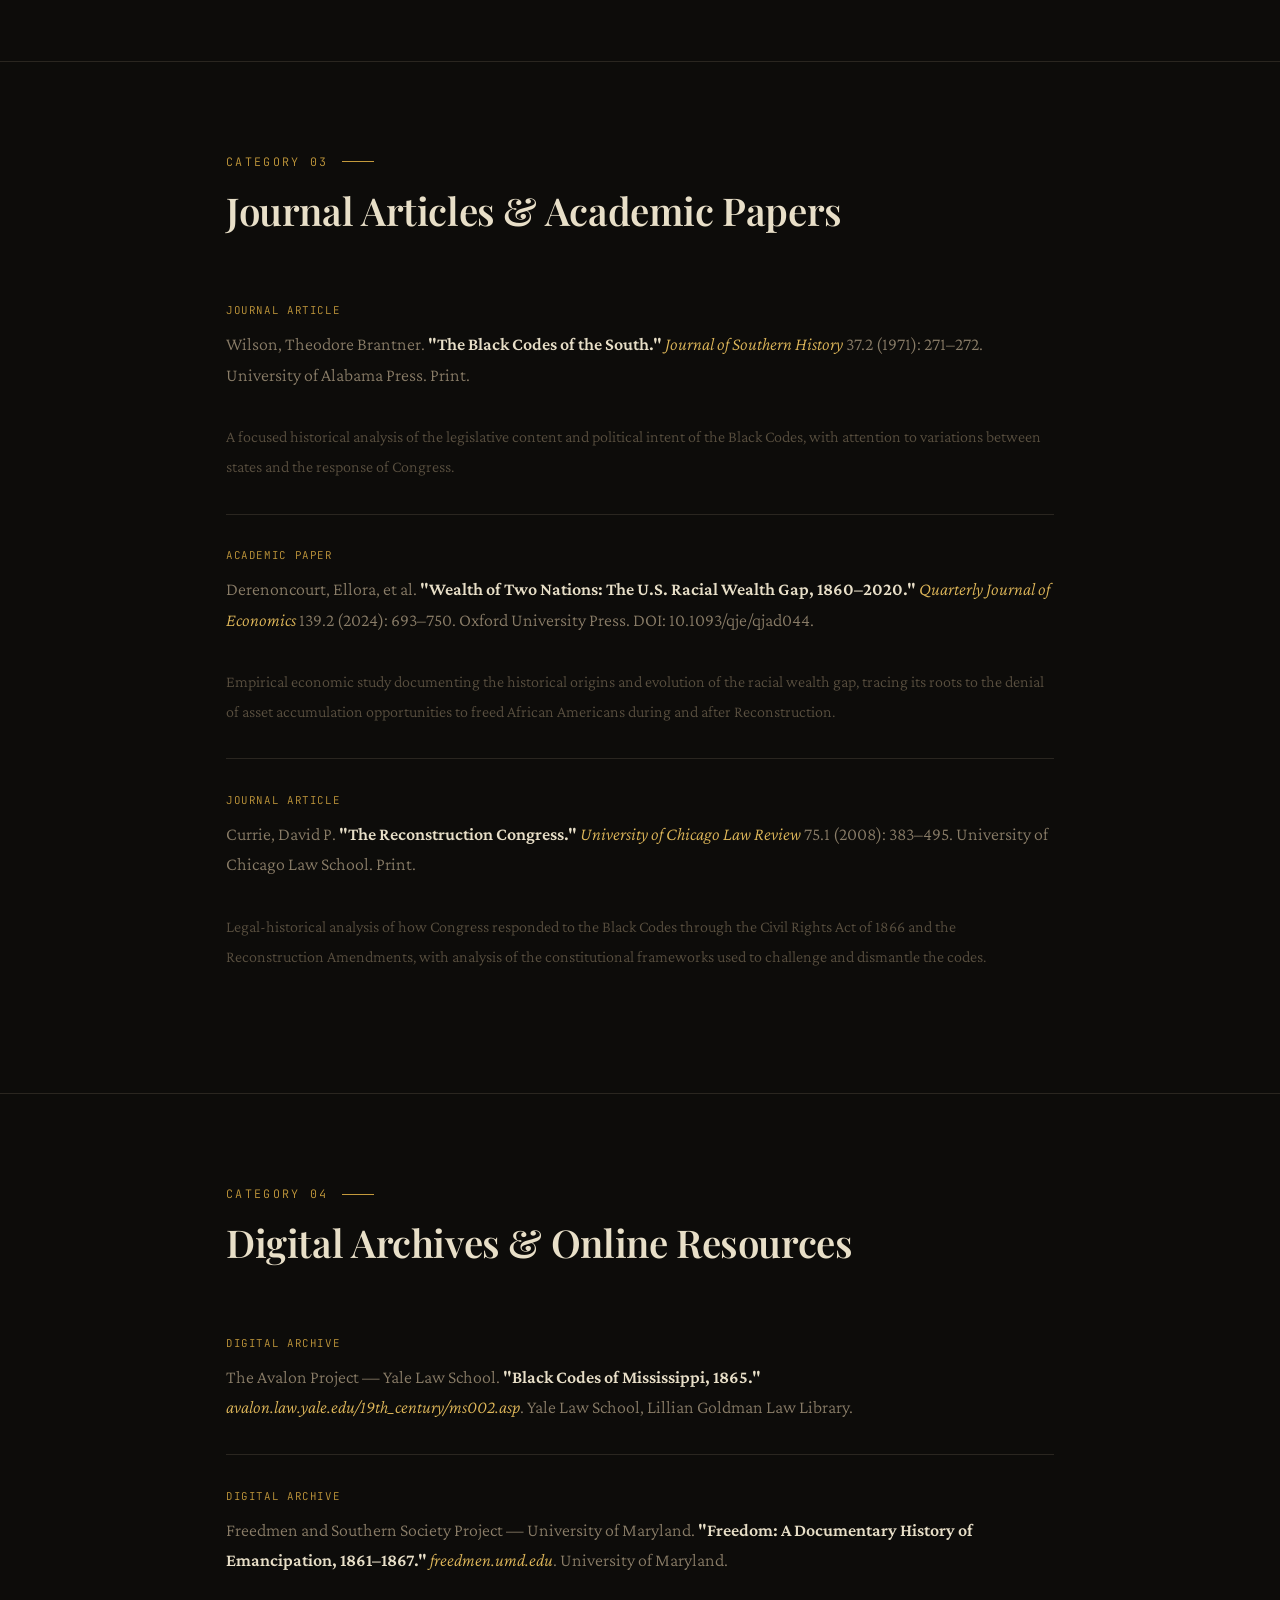
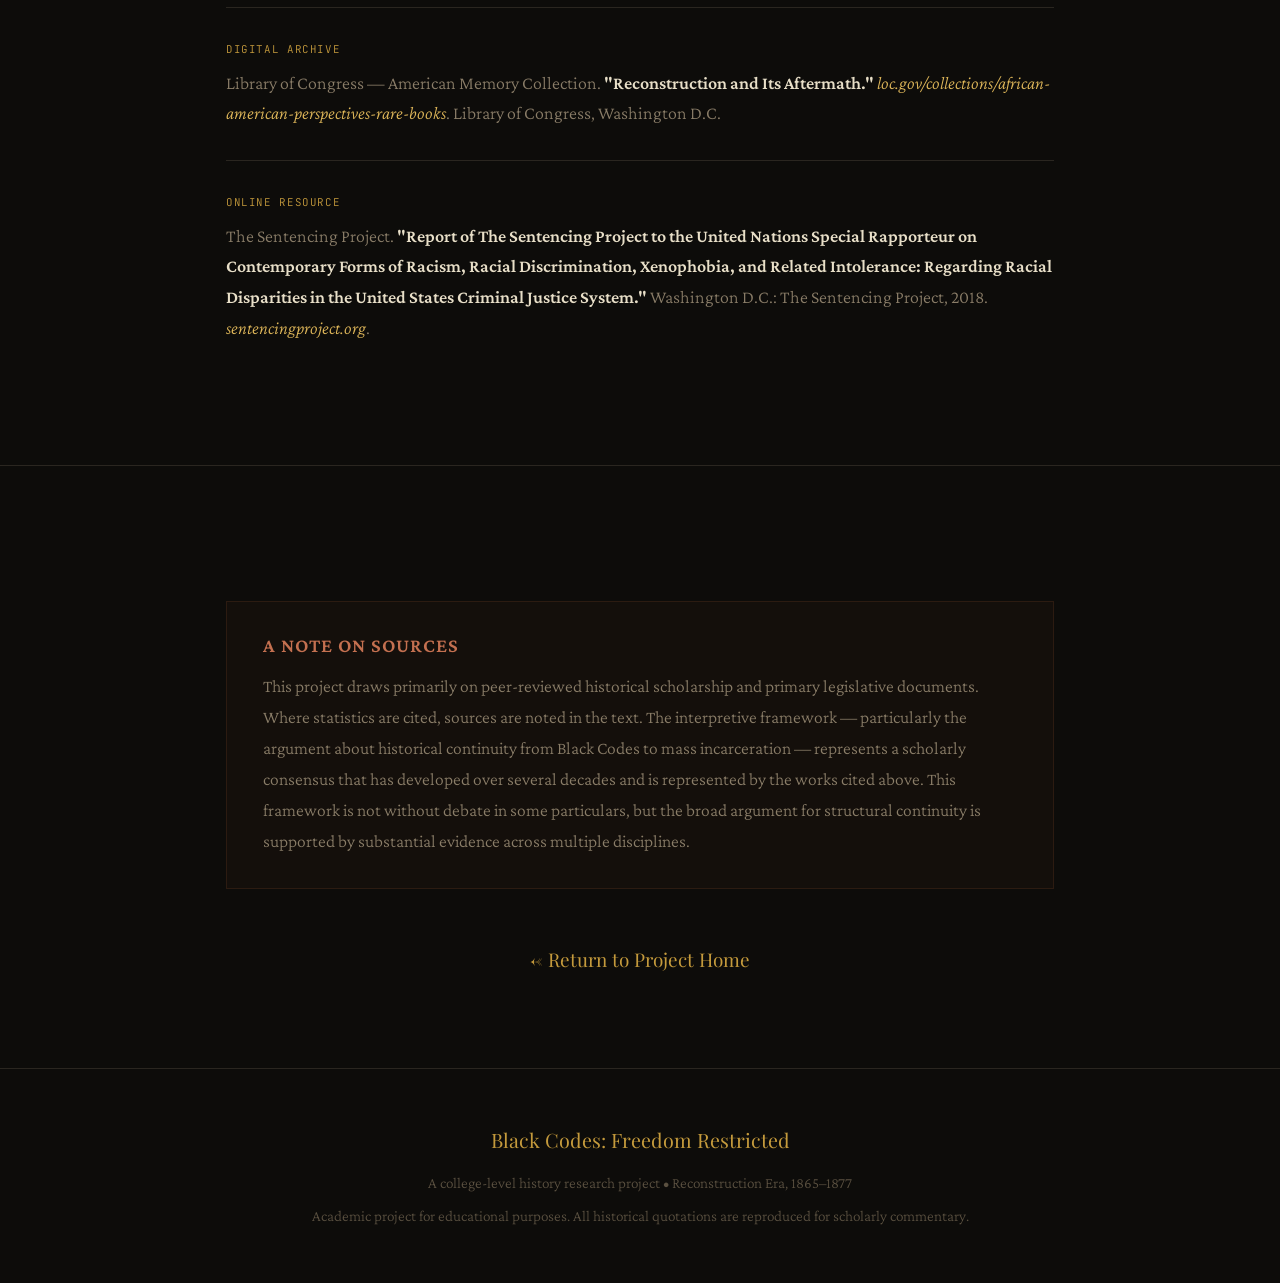
==== commit d78c316e: "Update source citations by removing access dates Removed 'Accessed 2024.' from multiple source citat" ====
--- a/sources.html
+++ b/sources.html
@@ -250,7 +250,7 @@
             The Avalon Project — Yale Law School. 
             <strong>"Black Codes of Mississippi, 1865."</strong> 
             <em>avalon.law.yale.edu/19th_century/ms002.asp</em>. 
-            Accessed 2024. Yale Law School, Lillian Goldman Law Library.
+             Yale Law School, Lillian Goldman Law Library.
           </p>
         </div>
 
@@ -260,7 +260,7 @@
             Freedmen and Southern Society Project — University of Maryland. 
             <strong>"Freedom: A Documentary History of Emancipation, 1861–1867."</strong> 
             <em>freedmen.umd.edu</em>. 
-            Accessed 2024. University of Maryland.
+             University of Maryland.
           </p>
         </div>
 
@@ -270,7 +270,7 @@
             Library of Congress — American Memory Collection. 
             <strong>"Reconstruction and Its Aftermath."</strong> 
             <em>loc.gov/collections/african-american-perspectives-rare-books</em>. 
-            Accessed 2024. Library of Congress, Washington D.C.
+             Library of Congress, Washington D.C.
           </p>
         </div>
 
@@ -280,7 +280,7 @@
             The Sentencing Project. 
             <strong>"Report of The Sentencing Project to the United Nations Special Rapporteur on Contemporary Forms of Racism, Racial Discrimination, Xenophobia, and Related Intolerance: Regarding Racial Disparities in the United States Criminal Justice System."</strong> 
             Washington D.C.: The Sentencing Project, 2018. 
-            <em>sentencingproject.org</em>. Accessed 2024.
+            <em>sentencingproject.org</em>. 
           </p>
         </div>
       </div>
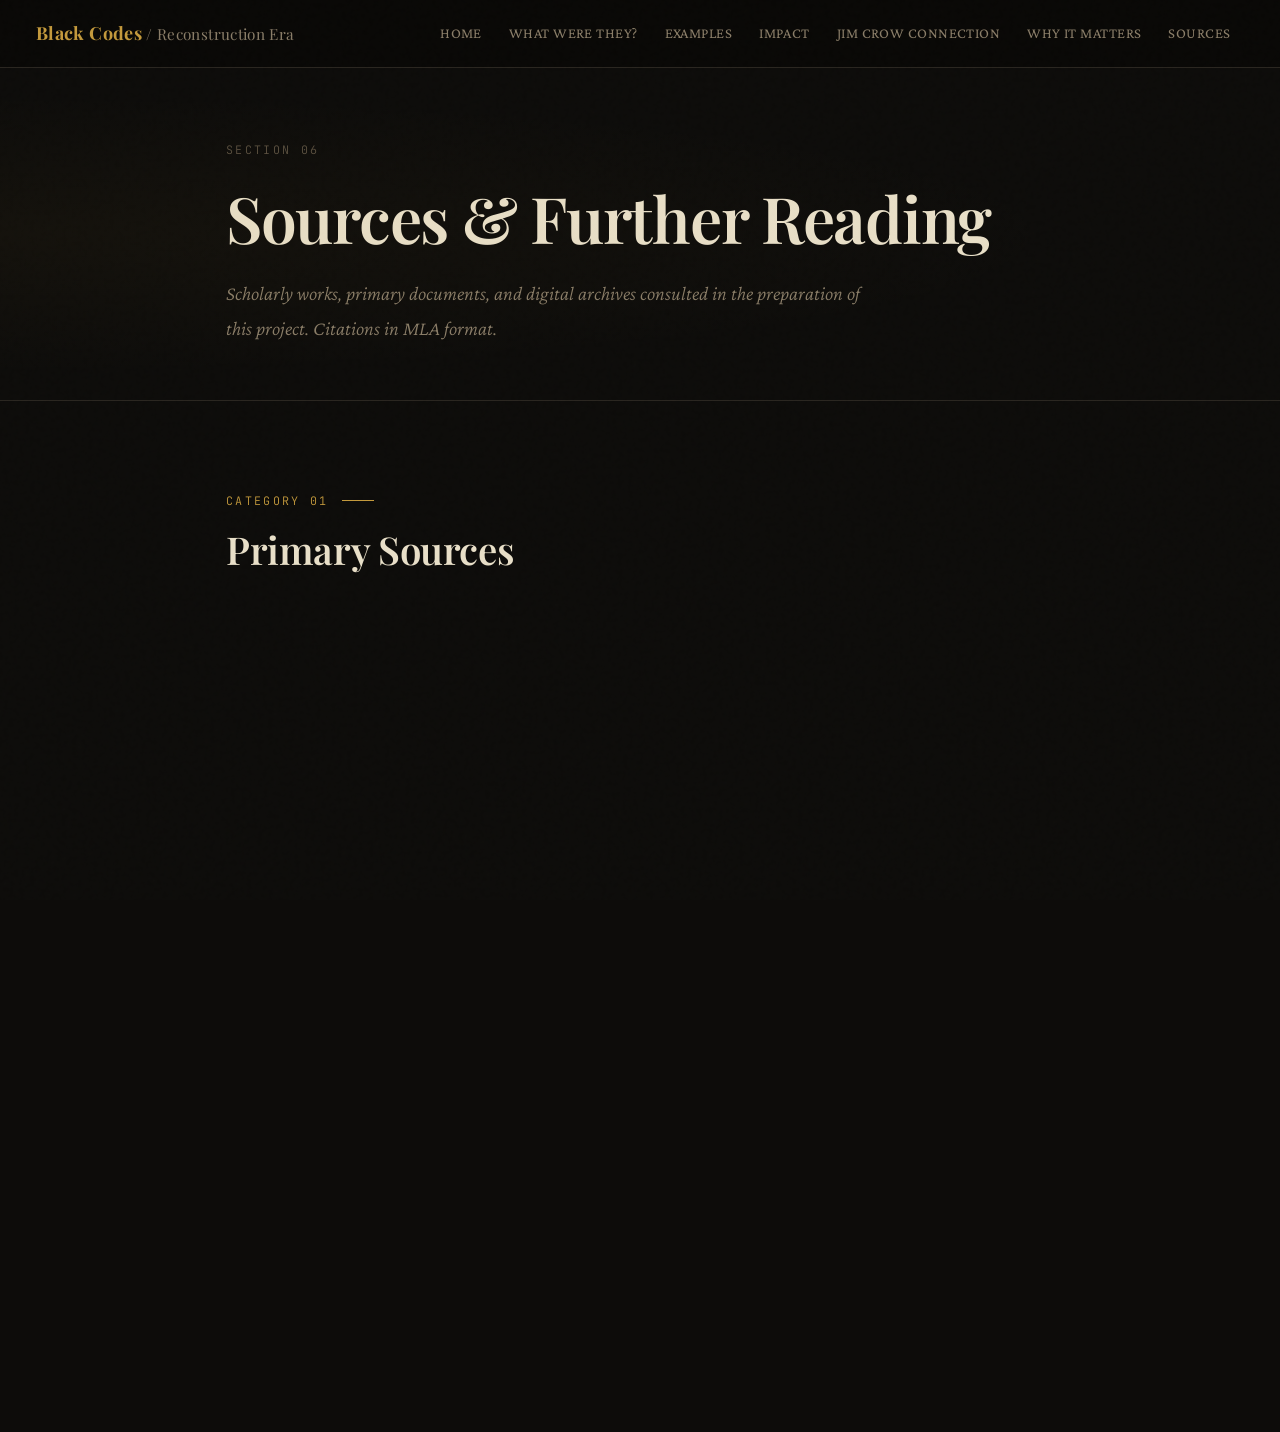
==== commit 84ab4e54: "Remove redundant sections from sources.html Removed several sections related to scholarly monographs" ====
--- a/sources.html
+++ b/sources.html
@@ -49,7 +49,7 @@
           <p class="source-citation">
             Mississippi Legislature. <strong>"Laws of the State of Mississippi, Passed at a Called Session of the Mississippi Legislature, Held in Jackson, October, November and December, 1865."</strong> 
             Jackson: J.J. Shannon &amp; Co., State Printers, 1866. Reproduced by the Avalon Project, Yale Law School, 
-            <em>avalon.law.yale.edu/19th_century/ms002.asp</em>. Accessed 2024.
+            <em>avalon.law.yale.edu/19th_century/ms002.asp</em>.
           </p>
         </div>
 
@@ -78,249 +78,4 @@
             Washington D.C.: Government Printing Office, 1866. 39th Congress, 1st Session.
             Includes testimony from freedpeople, Freedmen's Bureau agents, and Southern white witnesses 
             regarding conditions in the former Confederate states.
-          </p>
-        </div>
-      </div>
-    </section>
-
-    <!-- Secondary Sources / Monographs -->
-    <section>
-      <div class="container">
-        <div class="section-label">Category 02</div>
-        <h2 style="margin-bottom: 2rem;">Scholarly Monographs</h2>
-
-        <div class="source-item fade-up">
-          <div class="source-type">Book</div>
-          <p class="source-citation">
-            Alexander, Michelle. <strong><em>The New Jim Crow: Mass Incarceration in the Age of Colorblindness.</em></strong> 
-            New York: The New Press, 2010. Print.
-            <br><br>
-            <span style="font-size: 0.9rem; color: var(--text-dim);">
-              Foundational argument for understanding mass incarceration as a racially 
-              targeted system of social control that functions as a successor to 
-              Jim Crow. Chapter 1 provides essential historical context on the 
-              Reconstruction era, Black Codes, and convict leasing.
-            </span>
-          </p>
-        </div>
-
-        <div class="source-item fade-up">
-          <div class="source-type">Book</div>
-          <p class="source-citation">
-            Blackmon, Douglas A. <strong><em>Slavery by Another Name: The Re-Enslavement of Black Americans from the Civil War to World War II.</em></strong> 
-            New York: Doubleday, 2008. Print.
-            <br><br>
-            <span style="font-size: 0.9rem; color: var(--text-dim);">
-              Pulitzer Prize-winning account of convict leasing and debt peonage. 
-              Provides extensive documentation of how vagrancy laws and labor statutes 
-              — direct descendants of the Black Codes — were used to re-enslave 
-              African Americans through the legal system. Essential reading.
-            </span>
-          </p>
-        </div>
-
-        <div class="source-item fade-up">
-          <div class="source-type">Book</div>
-          <p class="source-citation">
-            Du Bois, W.E.B. <strong><em>Black Reconstruction in America: An Essay Toward a History of the Part Which Black Folk Played in the Attempt to Reconstruct Democracy in America, 1860–1880.</em></strong> 
-            New York: Harcourt, Brace and Company, 1935. Print.
-            <br><br>
-            <span style="font-size: 0.9rem; color: var(--text-dim);">
-              A landmark reexamination of Reconstruction from the perspective of 
-              African American agency and experience. Du Bois challenged the 
-              "Dunning School" interpretation that had portrayed Reconstruction 
-              as a failure caused by Black incompetence. Remains essential reading.
-            </span>
-          </p>
-        </div>
-
-        <div class="source-item fade-up">
-          <div class="source-type">Book</div>
-          <p class="source-citation">
-            Foner, Eric. <strong><em>Reconstruction: America's Unfinished Revolution, 1863–1877.</em></strong> 
-            New York: Harper &amp; Row, 1988. Print.
-            <br><br>
-            <span style="font-size: 0.9rem; color: var(--text-dim);">
-              The definitive modern history of Reconstruction. Foner's analysis of 
-              the Black Codes (chapters 5–6) is comprehensive and meticulously 
-              sourced. His framing of Reconstruction as "unfinished" provides the 
-              historical architecture for understanding why the Black Codes' legacy 
-              persists into the present day.
-            </span>
-          </p>
-        </div>
-
-        <div class="source-item fade-up">
-          <div class="source-type">Book</div>
-          <p class="source-citation">
-            Wilkerson, Isabel. <strong><em>Caste: The Origins of Our Discontents.</em></strong> 
-            New York: Random House, 2020. Print.
-            <br><br>
-            <span style="font-size: 0.9rem; color: var(--text-dim);">
-              Situates American racial hierarchy within a global comparative framework 
-              of caste systems. Provides important context for understanding why 
-              racial control systems like the Black Codes are not aberrations 
-              but features of deeply embedded social hierarchies.
-            </span>
-          </p>
-        </div>
-
-        <div class="source-item fade-up">
-          <div class="source-type">Book</div>
-          <p class="source-citation">
-            Hine, Darlene Clark, William C. Hine, and Stanley Harrold. 
-            <strong><em>The African-American Odyssey.</em></strong> 6th ed. 
-            Upper Saddle River: Pearson, 2014. Print.
-            <br><br>
-            <span style="font-size: 0.9rem; color: var(--text-dim);">
-              A comprehensive survey textbook of African American history that 
-              covers the Black Codes within the broader arc of American racial 
-              history. Useful for contextualizing specific provisions and their 
-              enforcement.
-            </span>
-          </p>
-        </div>
-      </div>
-    </section>
-
-    <!-- Journal Articles -->
-    <section>
-      <div class="container">
-        <div class="section-label">Category 03</div>
-        <h2 style="margin-bottom: 2rem;">Journal Articles &amp; Academic Papers</h2>
-
-        <div class="source-item fade-up">
-          <div class="source-type">Journal Article</div>
-          <p class="source-citation">
-            Wilson, Theodore Brantner. <strong>"The Black Codes of the South."</strong> 
-            <em>Journal of Southern History</em> 37.2 (1971): 271–272. 
-            University of Alabama Press. Print.
-            <br><br>
-            <span style="font-size: 0.9rem; color: var(--text-dim);">
-              A focused historical analysis of the legislative content and 
-              political intent of the Black Codes, with attention to variations 
-              between states and the response of Congress.
-            </span>
-          </p>
-        </div>
-
-        <div class="source-item fade-up">
-          <div class="source-type">Academic Paper</div>
-          <p class="source-citation">
-            Derenoncourt, Ellora, et al. <strong>"Wealth of Two Nations: The U.S. Racial Wealth Gap, 1860–2020."</strong> 
-            <em>Quarterly Journal of Economics</em> 139.2 (2024): 693–750. 
-            Oxford University Press. DOI: 10.1093/qje/qjad044.
-            <br><br>
-            <span style="font-size: 0.9rem; color: var(--text-dim);">
-              Empirical economic study documenting the historical origins and 
-              evolution of the racial wealth gap, tracing its roots to the 
-              denial of asset accumulation opportunities to freed African Americans 
-              during and after Reconstruction.
-            </span>
-          </p>
-        </div>
-
-        <div class="source-item fade-up">
-          <div class="source-type">Journal Article</div>
-          <p class="source-citation">
-            Currie, David P. <strong>"The Reconstruction Congress."</strong> 
-            <em>University of Chicago Law Review</em> 75.1 (2008): 383–495. 
-            University of Chicago Law School. Print.
-            <br><br>
-            <span style="font-size: 0.9rem; color: var(--text-dim);">
-              Legal-historical analysis of how Congress responded to the 
-              Black Codes through the Civil Rights Act of 1866 and the 
-              Reconstruction Amendments, with analysis of the constitutional 
-              frameworks used to challenge and dismantle the codes.
-            </span>
-          </p>
-        </div>
-      </div>
-    </section>
-
-    <!-- Digital Archives -->
-    <section>
-      <div class="container">
-        <div class="section-label">Category 04</div>
-        <h2 style="margin-bottom: 2rem;">Digital Archives &amp; Online Resources</h2>
-
-        <div class="source-item fade-up">
-          <div class="source-type">Digital Archive</div>
-          <p class="source-citation">
-            The Avalon Project — Yale Law School. 
-            <strong>"Black Codes of Mississippi, 1865."</strong> 
-            <em>avalon.law.yale.edu/19th_century/ms002.asp</em>. 
-             Yale Law School, Lillian Goldman Law Library.
-          </p>
-        </div>
-
-        <div class="source-item fade-up">
-          <div class="source-type">Digital Archive</div>
-          <p class="source-citation">
-            Freedmen and Southern Society Project — University of Maryland. 
-            <strong>"Freedom: A Documentary History of Emancipation, 1861–1867."</strong> 
-            <em>freedmen.umd.edu</em>. 
-             University of Maryland.
-          </p>
-        </div>
-
-        <div class="source-item fade-up">
-          <div class="source-type">Digital Archive</div>
-          <p class="source-citation">
-            Library of Congress — American Memory Collection. 
-            <strong>"Reconstruction and Its Aftermath."</strong> 
-            <em>loc.gov/collections/african-american-perspectives-rare-books</em>. 
-             Library of Congress, Washington D.C.
-          </p>
-        </div>
-
-        <div class="source-item fade-up">
-          <div class="source-type">Online Resource</div>
-          <p class="source-citation">
-            The Sentencing Project. 
-            <strong>"Report of The Sentencing Project to the United Nations Special Rapporteur on Contemporary Forms of Racism, Racial Discrimination, Xenophobia, and Related Intolerance: Regarding Racial Disparities in the United States Criminal Justice System."</strong> 
-            Washington D.C.: The Sentencing Project, 2018. 
-            <em>sentencingproject.org</em>. 
-          </p>
-        </div>
-      </div>
-    </section>
-
-    <!-- Note on Methodology -->
-    <section>
-      <div class="container">
-        <div class="callout fade-up">
-          <h4>A Note on Sources</h4>
-          <p>
-            This project draws primarily on peer-reviewed historical scholarship and 
-            primary legislative documents. Where statistics are cited, sources are 
-            noted in the text. The interpretive framework — particularly the argument 
-            about historical continuity from Black Codes to mass incarceration — 
-            represents a scholarly consensus that has developed over several decades 
-            and is represented by the works cited above. This framework is not 
-            without debate in some particulars, but the broad argument for structural 
-            continuity is supported by substantial evidence across multiple disciplines.
-          </p>
-        </div>
-
-        <div style="margin-top: 3rem; text-align: center;">
-          <a href="index.html" style="color: var(--accent); font-family: var(--font-display); font-size: 1.05rem;">
-            ← Return to Project Home
-          </a>
-        </div>
-      </div>
-    </section>
-
-  </div>
-
-  <footer class="footer">
-    <div class="footer-inner">
-      <div class="footer-brand">Black Codes: Freedom Restricted</div>
-      <p>A college-level history research project &bull; Reconstruction Era, 1865–1877</p>
-      <p style="margin-top: 0.5rem;">Academic project for educational purposes. All historical quotations are reproduced for scholarly commentary.</p>
-    </div>
-  </footer>
-
-  <script src="script.js"></script>
-</body>
-</html>
+        
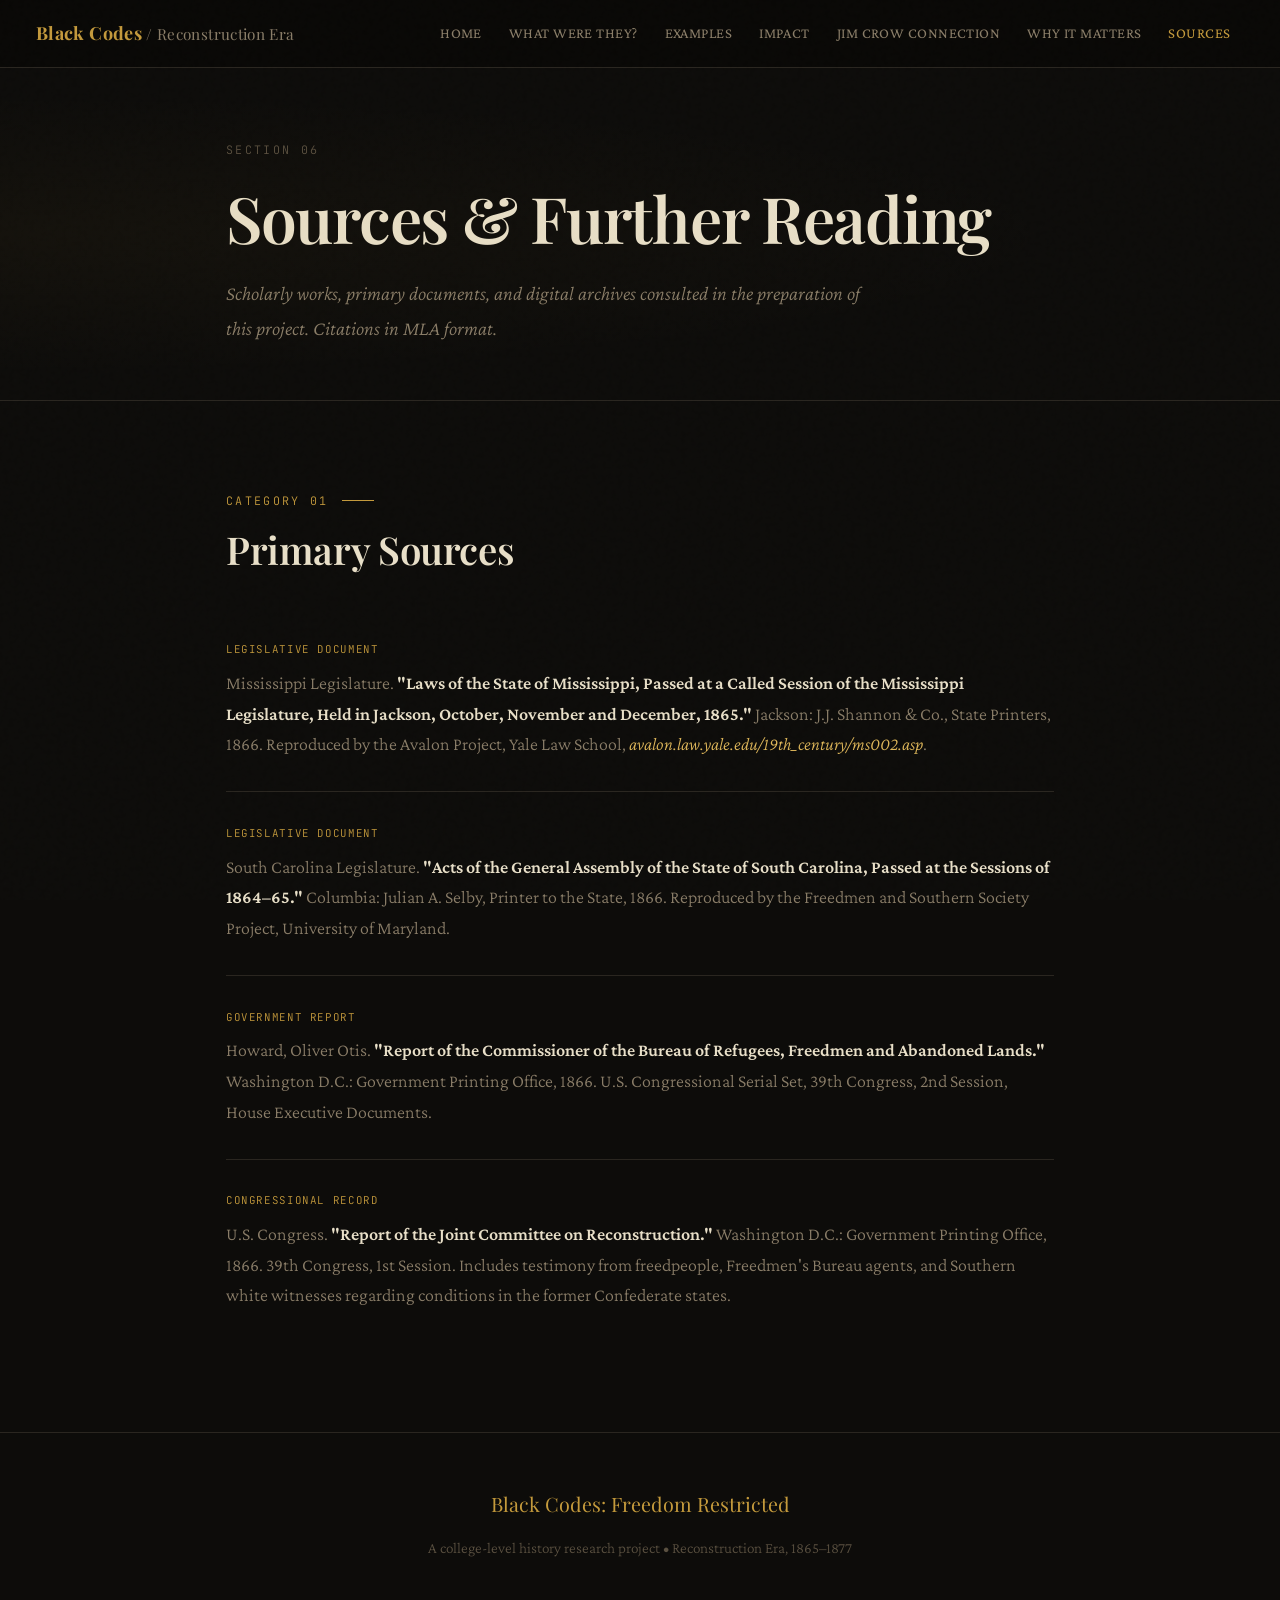
==== commit 0dd3420c: "Update footer and closing tags in sources.html" ====
--- a/sources.html
+++ b/sources.html
@@ -78,4 +78,21 @@
             Washington D.C.: Government Printing Office, 1866. 39th Congress, 1st Session.
             Includes testimony from freedpeople, Freedmen's Bureau agents, and Southern white witnesses 
             regarding conditions in the former Confederate states.
+          </div>
+      </div>
+    </section>
+
+  </div>
+
+  <footer class="footer">
+    <div class="footer-inner">
+      <div class="footer-brand">Black Codes: Freedom Restricted</div>
+      <p>A college-level history research project &bull; Reconstruction Era, 1865–1877</p>
+    </div>
+  </footer>
+
+  <script src="script.js"></script>
+</body>
+</html>
+          
         
